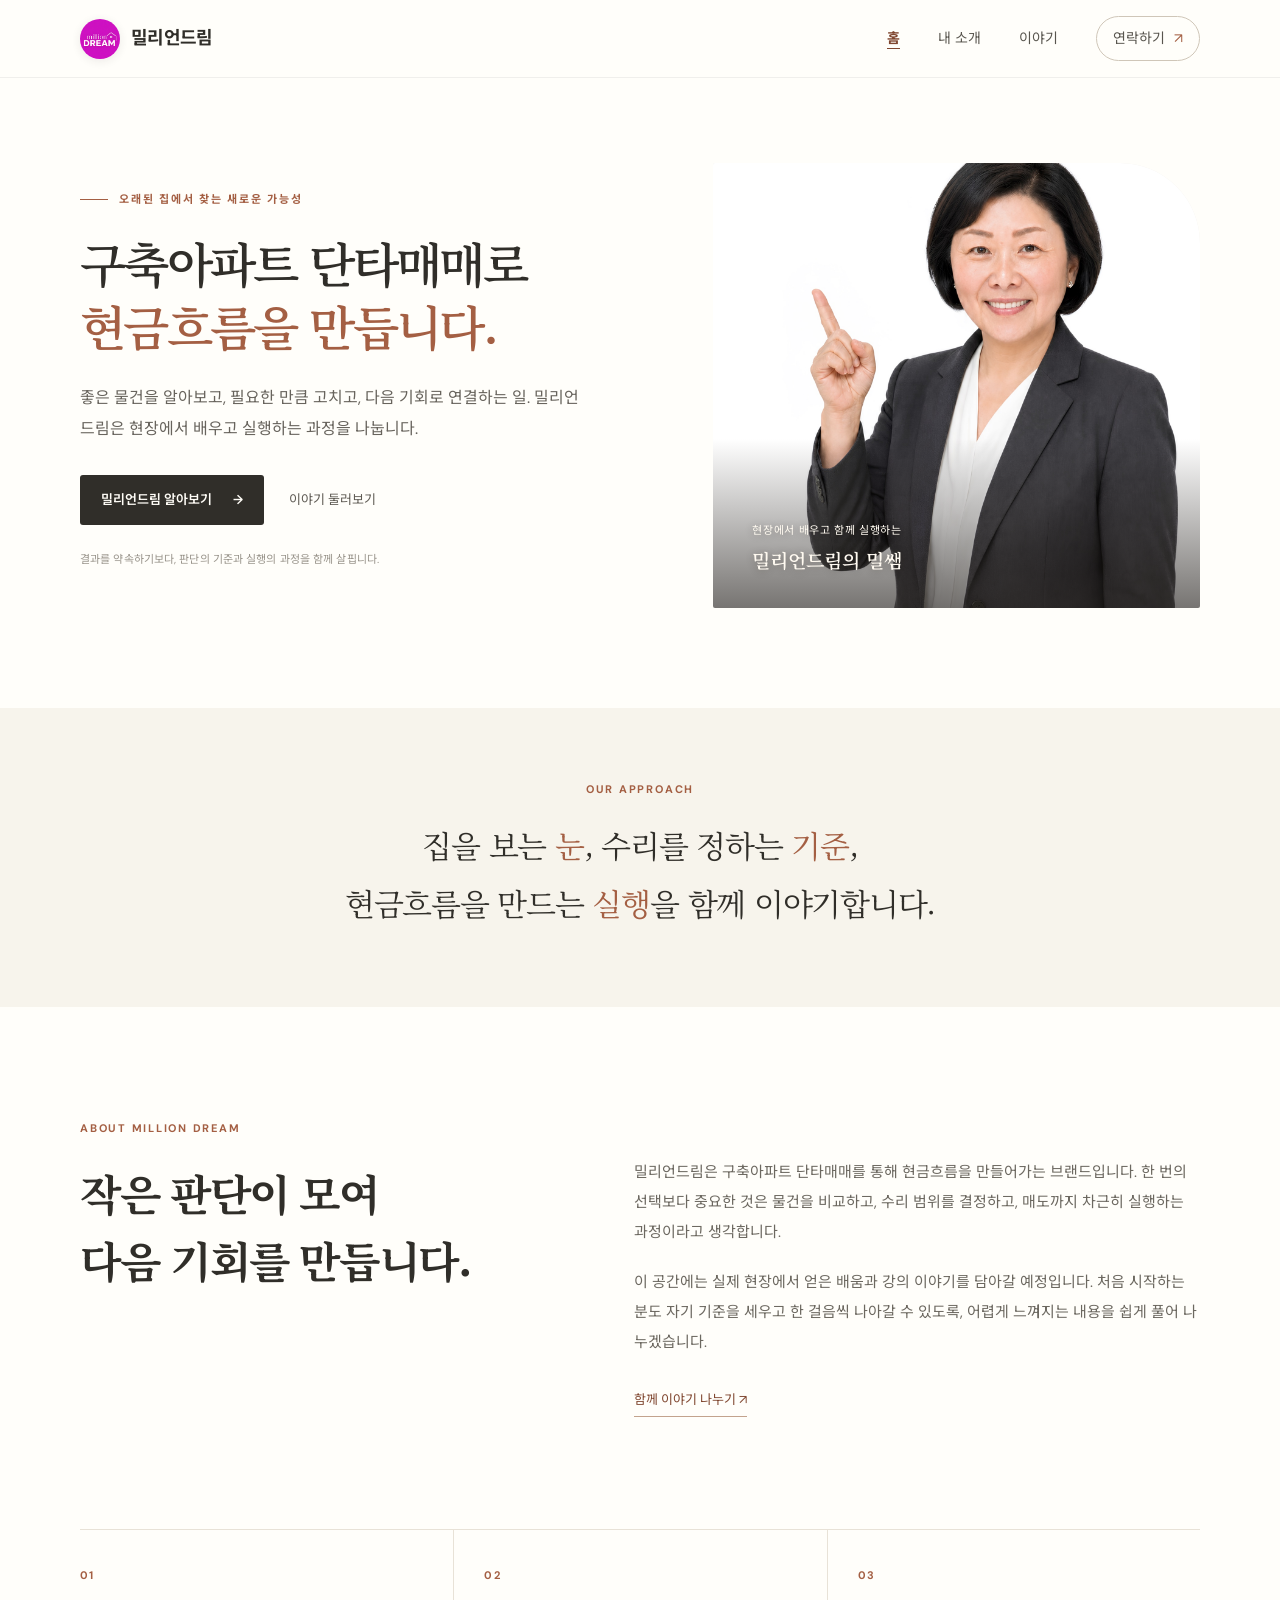
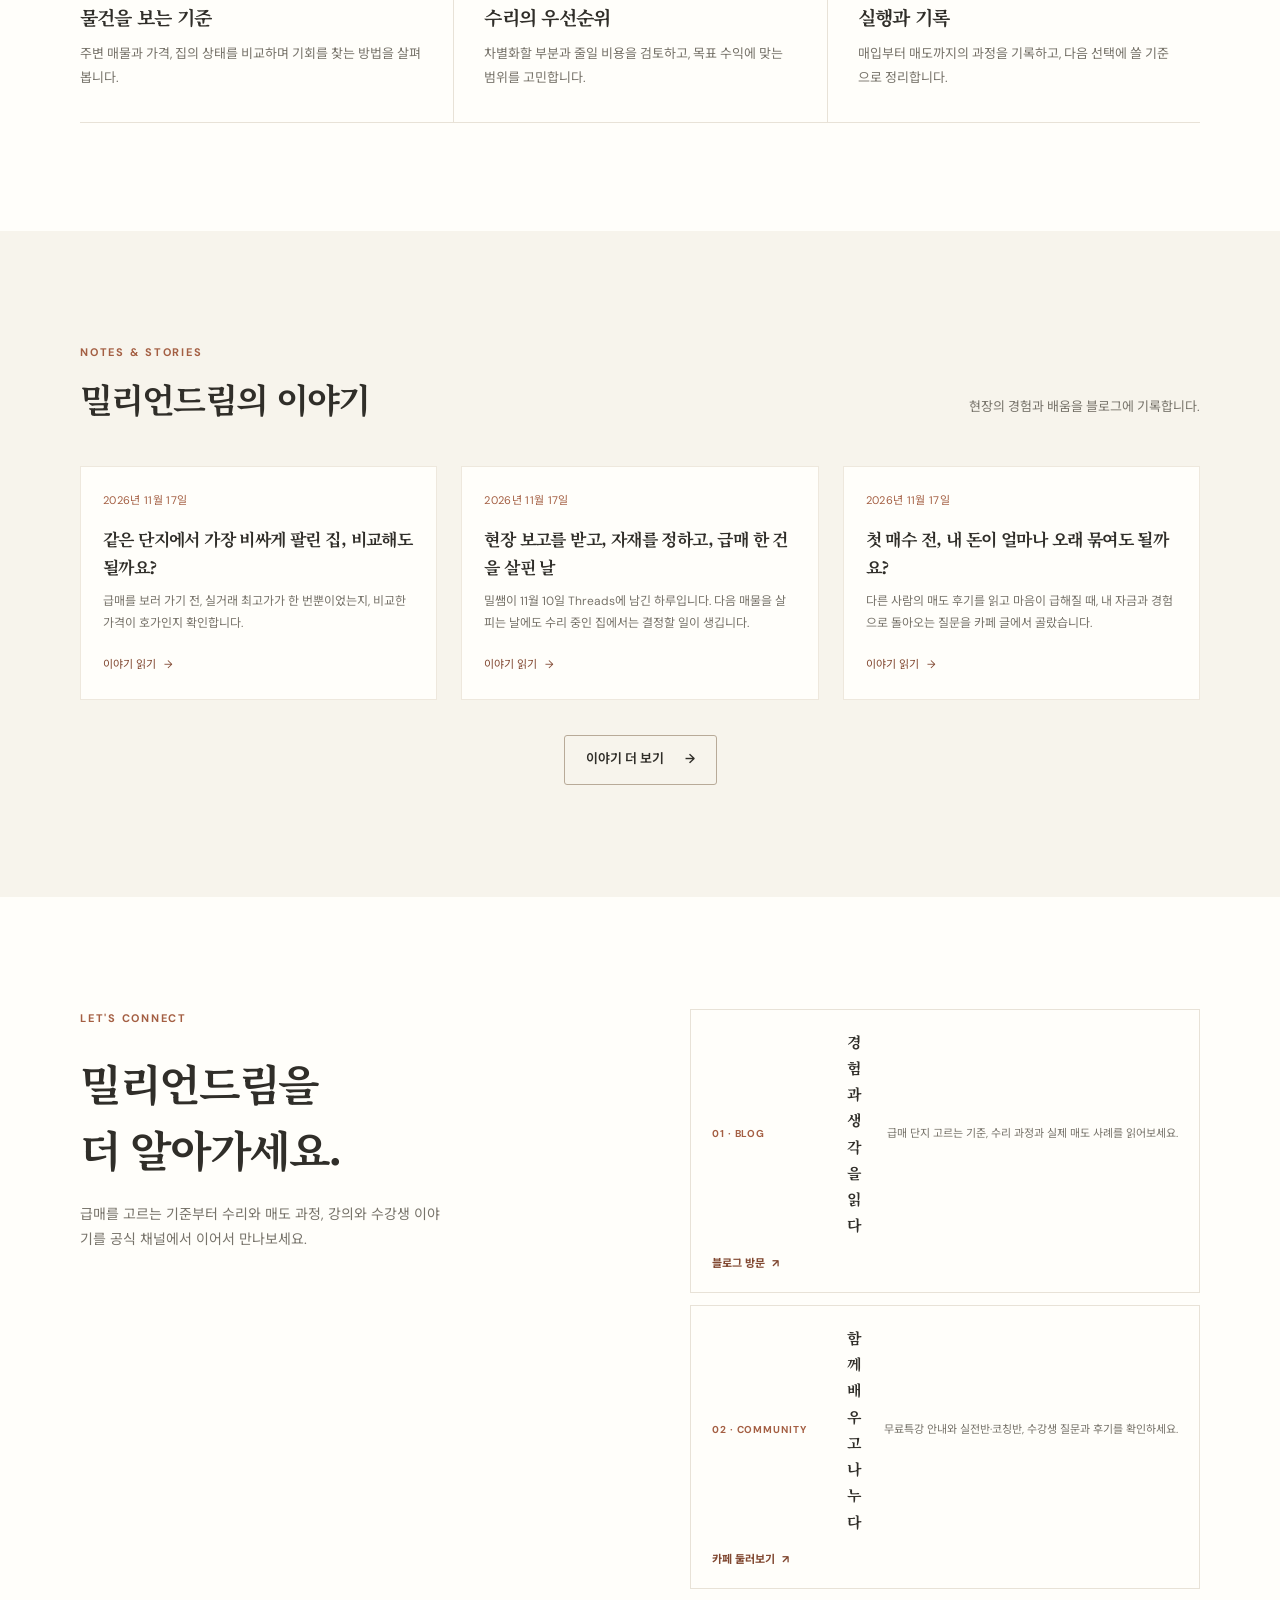
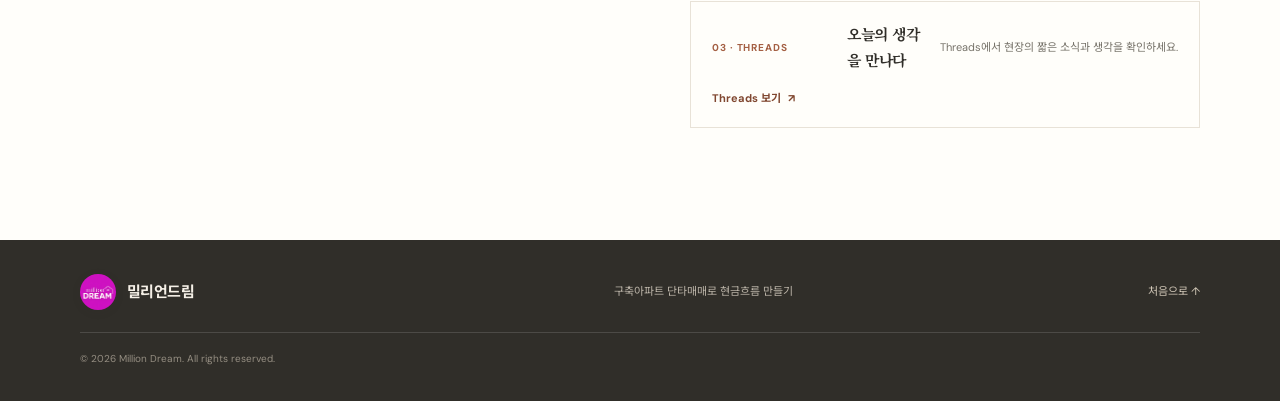
==== index.html @ 2773ece6 "Use brand and instructor nickname instead of personal name" ====
<!doctype html>
<html lang="ko">
<head>
  <meta charset="utf-8">
  <meta name="viewport" content="width=device-width, initial-scale=1">
  <meta name="theme-color" content="#f7f4ec">
  <meta name="description" content="밀리언드림은 구축아파트 단타매매로 현금흐름을 만드는 과정을 나눕니다.">
  <title>밀리언드림 | 구축아파트에서 현금흐름의 길을 찾다</title>
  <link rel="stylesheet" href="styles.css">
  <script src="script.js" defer></script>
</head>
<body>
  <a class="skip-link" href="#main">본문 바로가기</a>
  <header class="site-header">
    <a class="brand" href="#home" aria-label="밀리언드림 홈">
      <img class="brand-logo" src="assets/logo.jpg" alt="">
      <span>밀리언드림</span>
    </a>
    <button class="menu-toggle" type="button" aria-expanded="false" aria-controls="site-nav">
      <span class="menu-icon" aria-hidden="true"></span><span class="sr-only">메뉴 열기</span>
    </button>
    <nav class="site-nav" id="site-nav" aria-label="주요 메뉴">
      <a href="#home" aria-current="page">홈</a>
      <a href="about.html">내 소개</a>
      <a href="story/">이야기</a>
      <a class="nav-contact" href="#contact">연락하기 <span aria-hidden="true">↗</span></a>
    </nav>
  </header>

  <main id="main">
    <section class="hero section-wrap" id="home" aria-labelledby="hero-title">
      <div class="hero-copy">
        <p class="eyebrow"><span class="eyebrow-line"></span> 오래된 집에서 찾는 새로운 가능성</p>
        <h1 id="hero-title">구축아파트 단타매매로<br><em>현금흐름을 만듭니다.</em></h1>
        <p class="hero-lead">좋은 물건을 알아보고, 필요한 만큼 고치고, 다음 기회로 연결하는 일. 밀리언드림은 현장에서 배우고 실행하는 과정을 나눕니다.</p>
        <div class="hero-actions">
          <a class="button button-dark" href="about.html">밀리언드림 알아보기 <span aria-hidden="true">→</span></a>
          <a class="text-link" href="#stories">이야기 둘러보기</a>
        </div>
        <p class="hero-note">결과를 약속하기보다, 판단의 기준과 실행의 과정을 함께 살핍니다.</p>
      </div>
      <div class="hero-art hero-art-photo">
        <img src="assets/instructor.jpg" alt="밀리언드림 강사 밀쌤">
        <div class="photo-caption"><span>현장에서 배우고 함께 실행하는</span><strong>밀리언드림의 밀쌤</strong></div>
      </div>
    </section>

    <section class="intro-band" aria-label="브랜드 소개">
      <div class="section-wrap intro-inner">
        <p class="eyebrow">OUR APPROACH</p>
        <p class="intro-statement">집을 보는 <span>눈</span>, 수리를 정하는 <span>기준</span>,<br class="desktop-break"> 현금흐름을 만드는 <span>실행</span>을 함께 이야기합니다.</p>
      </div>
    </section>

    <section class="about section-wrap section-pad" id="about" aria-labelledby="about-title">
      <div class="section-heading">
        <p class="eyebrow">ABOUT MILLION DREAM</p>
        <h2 id="about-title">작은 판단이 모여<br>다음 기회를 만듭니다.</h2>
      </div>
      <div class="about-content">
        <p>밀리언드림은 구축아파트 단타매매를 통해 현금흐름을 만들어가는 브랜드입니다. 한 번의 선택보다 중요한 것은 물건을 비교하고, 수리 범위를 결정하고, 매도까지 차근히 실행하는 과정이라고 생각합니다.</p>
        <p>이 공간에는 실제 현장에서 얻은 배움과 강의 이야기를 담아갈 예정입니다. 처음 시작하는 분도 자기 기준을 세우고 한 걸음씩 나아갈 수 있도록, 어렵게 느껴지는 내용을 쉽게 풀어 나누겠습니다.</p>
        <a class="text-link underlined" href="#contact">함께 이야기 나누기 <span aria-hidden="true">↗</span></a>
      </div>
    </section>

    <section class="pillars section-wrap" aria-label="밀리언드림이 나누는 세 가지 이야기">
      <article class="pillar-card"><span class="pillar-number">01</span><h3>물건을 보는 기준</h3><p>주변 매물과 가격, 집의 상태를 비교하며 기회를 찾는 방법을 살펴봅니다.</p></article>
      <article class="pillar-card"><span class="pillar-number">02</span><h3>수리의 우선순위</h3><p>차별화할 부분과 줄일 비용을 검토하고, 목표 수익에 맞는 범위를 고민합니다.</p></article>
      <article class="pillar-card"><span class="pillar-number">03</span><h3>실행과 기록</h3><p>매입부터 매도까지의 과정을 기록하고, 다음 선택에 쓸 기준으로 정리합니다.</p></article>
    </section>

    <section class="stories section-pad" id="stories" aria-labelledby="stories-title">
      <div class="section-wrap">
        <div class="stories-heading">
          <div><p class="eyebrow">NOTES & STORIES</p><h2 id="stories-title">밀리언드림의 이야기</h2></div>
          <p>현장의 경험과 배움을 블로그에 기록합니다.</p>
        </div>
        <div class="story-grid" id="latest-stories" aria-live="polite"><p class="story-loading">최신 이야기를 불러오는 중입니다.</p></div>
        <div class="stories-more"><a class="button button-outline" href="story/">이야기 더 보기 <span aria-hidden="true">→</span></a></div>
      </div>
    </section>

    <section class="contact section-wrap section-pad" id="contact" aria-labelledby="contact-title">
      <div class="contact-intro"><p class="eyebrow">LET'S CONNECT</p><h2 id="contact-title">밀리언드림을<br>더 알아가세요.</h2><p>급매를 고르는 기준부터 수리와 매도 과정, 강의와 수강생 이야기를 공식 채널에서 이어서 만나보세요.</p></div>
      <div class="community-links">
        <a class="community-card" href="https://blog.naver.com/woril" target="_blank" rel="noopener noreferrer"><span class="community-number">01 · BLOG</span><strong>경험과 생각을 읽다</strong><span>급매 단지 고르는 기준, 수리 과정과 실제 매도 사례를 읽어보세요.</span><b>블로그 방문 <i aria-hidden="true">↗</i></b></a>
        <a class="community-card" href="https://cafe.naver.com/1milliondream" target="_blank" rel="noopener noreferrer"><span class="community-number">02 · COMMUNITY</span><strong>함께 배우고 나누다</strong><span>무료특강 안내와 실전반·코칭반, 수강생 질문과 후기를 확인하세요.</span><b>카페 둘러보기 <i aria-hidden="true">↗</i></b></a>
        <a class="community-card" href="https://www.threads.com/@milliondream_kr" target="_blank" rel="noopener noreferrer"><span class="community-number">03 · THREADS</span><strong>오늘의 생각을 만나다</strong><span>Threads에서 현장의 짧은 소식과 생각을 확인하세요.</span><b>Threads 보기 <i aria-hidden="true">↗</i></b></a>
      </div>
    </section>
  </main>

  <footer class="site-footer">
    <div class="section-wrap footer-inner"><a class="brand footer-brand" href="#home"><img class="brand-logo" src="assets/logo.jpg" alt=""><span>밀리언드림</span></a><p>구축아파트 단타매매로 현금흐름 만들기</p><a class="back-top" href="#home">처음으로 ↑</a><small>© <span id="year">2026</span> Million Dream. All rights reserved.</small></div>
  </footer>
</body>
</html>
---- styles.css ----
@import url('https://fonts.googleapis.com/css2?family=DM+Sans:wght@400;500;600;700&family=Noto+Sans+KR:wght@400;500;600;700&family=Noto+Serif+KR:wght@500;600;700&display=swap');

:root{--ink:#302e29;--muted:#77736a;--cream:#f7f4ec;--paper:#fffefa;--line:#e8e2d7;--rust:#a45f43;--rust-dark:#804730;--sage:#9ca68c;--serif:'Noto Serif KR',serif;--sans:'DM Sans','Noto Sans KR',sans-serif;--wrap:1120px}
*{box-sizing:border-box}
html{scroll-behavior:smooth;scroll-padding-top:90px}
body{margin:0;background:var(--paper);color:var(--ink);font-family:var(--sans);font-size:16px;line-height:1.75;-webkit-font-smoothing:antialiased}
a{color:inherit;text-decoration:none}
button,input,textarea{font:inherit}
.section-wrap{width:min(var(--wrap),calc(100% - 64px));margin-inline:auto}
.section-pad{padding-block:112px}
.skip-link{position:absolute;left:16px;top:-60px;z-index:99;background:var(--ink);color:white;padding:10px 16px;border-radius:4px}.skip-link:focus{top:12px}
.sr-only{position:absolute;width:1px;height:1px;padding:0;margin:-1px;overflow:hidden;clip:rect(0,0,0,0);white-space:nowrap;border:0}
.site-header{height:78px;padding-inline:max(32px,calc((100vw - var(--wrap))/2));display:flex;align-items:center;justify-content:space-between;background:rgba(255,254,250,.93);border-bottom:1px solid rgba(48,46,41,.07);position:sticky;top:0;z-index:20;backdrop-filter:blur(12px)}
.brand{display:inline-flex;align-items:center;gap:11px;font-weight:700;letter-spacing:-.04em;font-size:18px}.brand-mark{display:grid;place-items:center;width:31px;height:31px;background:var(--rust);color:#fff8ee;border-radius:50%;font-family:var(--serif);font-size:15px;font-weight:600}
.site-nav{display:flex;align-items:center;gap:38px;font-size:14px;color:#58554e}.site-nav a{transition:color .2s}.site-nav a:hover,.text-link:hover{color:var(--rust)}.nav-contact{border:1px solid #cfc6b8;padding:9px 16px;border-radius:30px}.nav-contact span{padding-left:5px;color:var(--rust)}
.menu-toggle{display:none;border:0;background:none;padding:10px;color:var(--ink)}
.hero{display:grid;grid-template-columns:1.08fr .92fr;gap:62px;align-items:center;padding-block:78px 94px;min-height:630px}.eyebrow{font-size:11px;letter-spacing:.16em;font-weight:700;color:var(--rust);text-transform:uppercase;margin:0 0 22px;display:flex;align-items:center;gap:11px}.eyebrow-line{display:inline-block;width:28px;height:1px;background:var(--rust)}h1,h2,h3,p{margin-top:0}h1,h2{font-family:var(--serif);letter-spacing:-.055em}h1{font-size:clamp(38px,5vw,62px);line-height:1.32;margin:0 0 24px;font-weight:600}h1 em{font-style:normal;color:var(--rust)}.hero-lead{font-size:16px;line-height:1.95;color:#68645d;max-width:510px;margin-bottom:31px}.hero-actions{display:flex;align-items:center;gap:25px}.button{display:inline-flex;align-items:center;justify-content:center;gap:21px;min-height:50px;padding:0 21px;border-radius:3px;font-size:13px;font-weight:600;transition:transform .2s,background .2s}.button:hover{transform:translateY(-2px)}.button-dark{background:var(--ink);color:#fffdf7}.button-dark:hover{background:var(--rust-dark)}.text-link{font-size:13px;color:#5f5b54;transition:color .2s}.hero-note{font-size:11px;color:#99948b;margin-top:25px;letter-spacing:.01em}
.hero-art{height:445px;position:relative;overflow:hidden;background:#e9e5d7;border-radius:2px 80px 2px 2px}.hero-art:before{content:"";position:absolute;inset:0;background:linear-gradient(135deg,rgba(255,250,232,.8),transparent 48%),linear-gradient(0deg,rgba(105,91,68,.14),transparent 53%)}.sun{position:absolute;width:92px;height:92px;border-radius:50%;background:#e9b768;right:16%;top:14%;box-shadow:0 0 75px 32px rgba(233,183,104,.24)}.window-frame{position:absolute;width:52%;height:64%;right:8%;top:13%;border:11px solid #c6b89e;display:grid;grid-template-columns:1fr 1fr;grid-template-rows:1fr 1fr;gap:8px;background:#c6b89e;box-shadow:18px 16px 35px rgba(83,68,48,.12)}.window-pane{background:linear-gradient(145deg,#c5b98f,#eacb8d 52%,#aabb9a);position:relative}.window-pane:nth-child(2){background:linear-gradient(130deg,#d7bd84,#f0d9a8 65%,#b2b99b)}.window-pane:nth-child(3){background:linear-gradient(155deg,#adb89d,#ded4ad 65%,#d6a875)}.window-pane:after{content:"";position:absolute;left:0;right:0;bottom:0;height:32%;background:linear-gradient(160deg,transparent 0 25%,rgba(98,119,88,.52) 26% 43%,transparent 44%),linear-gradient(10deg,rgba(107,127,97,.42),transparent 58%)}.art-label{position:absolute;z-index:2;left:9%;top:10%;display:flex;flex-direction:column;color:#625844;font-size:11px;line-height:1.6;letter-spacing:.04em}.art-label strong{font-family:var(--serif);font-size:18px;color:#453e32;font-weight:600}.art-caption{position:absolute;z-index:3;left:9%;bottom:8%;font-size:11px;letter-spacing:.06em;color:#5b5448;border-left:1px solid var(--rust);padding-left:10px}.plant{position:absolute;z-index:2;bottom:11%;left:8%;width:60px;height:92px}.plant b{position:absolute;bottom:0;left:17px;width:31px;height:34px;border-radius:3px 3px 12px 12px;background:#b77c58;box-shadow:inset 0 5px rgba(255,255,255,.17)}.plant i{position:absolute;bottom:29px;left:28px;width:17px;height:47px;border-radius:100% 0 100% 0;background:#77846d;transform:rotate(-35deg);transform-origin:bottom}.plant i:nth-child(2){left:15px;height:53px;transform:rotate(-62deg)}.plant i:nth-child(3){left:35px;height:53px;transform:rotate(8deg)}.plant-two{left:auto;right:3%;transform:scale(.7);bottom:8%;opacity:.7}
.intro-band{background:var(--cream);padding:72px 0 76px;text-align:center}.intro-inner .eyebrow{justify-content:center;margin-bottom:17px}.intro-statement{font-family:var(--serif);font-size:clamp(21px,3vw,31px);line-height:1.85;letter-spacing:-.04em;margin:0}.intro-statement span{color:var(--rust)}
.about{display:grid;grid-template-columns:.9fr 1.1fr;gap:90px;align-items:start}.section-heading h2,.stories-heading h2,.contact h2{font-size:clamp(30px,3.5vw,43px);line-height:1.55;margin:0}.about-content{padding-top:38px;color:#6c6860;font-size:15px;line-height:2}.about-content p{margin-bottom:20px}.underlined{display:inline-block;margin-top:10px;border-bottom:1px solid #c3a38d;padding-bottom:3px;color:var(--rust-dark)}
.pillars{display:grid;grid-template-columns:repeat(3,1fr);border-top:1px solid var(--line);border-bottom:1px solid var(--line);margin-bottom:108px}.pillar-card{padding:30px 30px 33px 0}.pillar-card+.pillar-card{border-left:1px solid var(--line);padding-left:30px}.pillar-number{font-size:11px;letter-spacing:.12em;color:var(--rust);font-weight:700}.pillar-card h3{font-family:var(--serif);font-size:19px;letter-spacing:-.04em;margin:12px 0 9px}.pillar-card p{font-size:13px;color:var(--muted);line-height:1.8;margin:0}
.stories{background:var(--cream)}.stories-heading{display:flex;justify-content:space-between;align-items:end;margin-bottom:40px}.stories-heading .eyebrow{margin-bottom:11px}.stories-heading h2{font-size:34px}.stories-heading>p{font-size:13px;color:var(--muted);margin-bottom:7px}.story-grid{display:grid;grid-template-columns:repeat(3,1fr);gap:24px}.story-card{background:var(--paper);padding:12px 12px 22px;border:1px solid #eee8dd}.story-image{height:195px;position:relative;overflow:hidden;background:#e4dbc9}.story-image span{position:absolute;left:16px;top:14px;z-index:2;color:#716753;font-size:10px;letter-spacing:.11em;text-transform:uppercase}.story-image:before,.story-image:after,.story-image i{content:"";position:absolute;display:block}.story-image-one:before{width:62%;height:75%;right:8%;top:16%;border:8px solid #c3b195;background:linear-gradient(145deg,#e5c989,#f4ddab 65%,#9da88e);box-shadow:10px 12px 20px #a2988430}.story-image-one:after{width:18px;height:90%;background:#b0a083;left:23%;bottom:-18%;transform:rotate(14deg)}.story-image-two{background:#e8e3d6}.story-image-two:before{width:70%;height:56%;left:15%;bottom:0;background:#c9b79a;clip-path:polygon(6% 100%,0 12%,34% 12%,34% 0,100% 0,93% 100%)}.story-image-two:after{width:16%;height:42%;left:56%;top:18%;background:#d2bea0;border:5px solid #b49f81}.story-image-three{background:#e4e7dc}.story-image-three:before{width:48%;height:78%;left:25%;bottom:-11%;border-radius:50% 50% 3px 3px;background:#9da58c}.story-image-three:after{width:25%;height:25%;left:36%;top:23%;border-radius:50%;background:#d2ac88;box-shadow:0 0 0 9px #f3e9d8}.story-meta{display:flex;gap:12px;margin:19px 4px 8px;font-size:10px;color:var(--rust);letter-spacing:.03em}.story-meta span+span{color:#9d988e}.story-card h3{font-family:var(--serif);font-size:17px;line-height:1.65;letter-spacing:-.035em;margin:0 4px 8px}.story-card p{font-size:12px;color:var(--muted);line-height:1.8;margin:0 4px 18px;min-height:44px}.story-link{font-size:11px;color:#89847b;margin-inline:4px}.story-link span{color:var(--rust);padding-left:5px}
.contact{display:grid;grid-template-columns:1fr 1fr;gap:100px}.contact-intro>p:not(.eyebrow){font-size:14px;color:var(--muted);margin-top:19px;max-width:360px}.contact-placeholder{display:inline-flex;align-items:center;gap:9px;margin-top:26px;font-size:11px;color:#938d82;background:var(--cream);padding:9px 12px;border-radius:2px}.contact-dot{width:6px;height:6px;border-radius:50%;background:#b37b58}.contact-form{display:grid;grid-template-columns:1fr;align-content:start}.contact-form label{font-size:12px;font-weight:600;margin:0 0 7px}.contact-form label span{font-size:10px;color:#aaa39a;font-weight:400;margin-left:5px}.contact-form input,.contact-form textarea{width:100%;border:0;border-bottom:1px solid var(--line);border-radius:0;background:transparent;padding:10px 0 12px;margin-bottom:21px;color:var(--ink);outline:none;font-size:13px}.contact-form textarea{resize:vertical;min-height:104px}.contact-form input:focus,.contact-form textarea:focus{border-color:var(--rust)}.contact-form input::placeholder,.contact-form textarea::placeholder{color:#aaa49b}.submit-button{justify-self:start;border:0;cursor:pointer}.form-note{font-size:10px;color:#a29c92;margin:12px 0 0}.form-note.is-active{color:var(--rust-dark)}
.site-footer{background:var(--ink);color:#f5f0e7;padding:34px 0}.footer-inner{display:grid;grid-template-columns:1fr 1fr auto;align-items:center;gap:12px}.footer-brand{font-size:15px}.footer-brand .brand-mark{background:#ae7658}.footer-inner>p{font-size:11px;color:#bcb5a9;margin:0}.back-top{justify-self:end;font-size:11px;color:#d3c9b9}.footer-inner small{grid-column:1/-1;border-top:1px solid #ffffff22;padding-top:17px;margin-top:10px;font-size:10px;color:#958e82}
@media(max-width:850px){.hero{gap:32px;min-height:560px}.hero-art{height:385px}.about{gap:45px}.contact{gap:54px}.section-pad{padding-block:84px}.pillars{margin-bottom:84px}}
@media(max-width:680px){html{scroll-padding-top:72px}.section-wrap{width:min(100% - 40px,var(--wrap))}.section-pad{padding-block:72px}.site-header{height:68px;padding-inline:20px}.brand{font-size:16px}.brand-mark{width:28px;height:28px}.menu-toggle{display:block;cursor:pointer}.menu-icon,.menu-icon:before,.menu-icon:after{display:block;width:22px;height:1.5px;background:var(--ink);position:relative;transition:transform .2s}.menu-icon:before,.menu-icon:after{content:"";position:absolute;left:0}.menu-icon:before{top:-7px}.menu-icon:after{top:7px}.menu-toggle[aria-expanded="true"] .menu-icon{background:transparent}.menu-toggle[aria-expanded="true"] .menu-icon:before{top:0;transform:rotate(45deg)}.menu-toggle[aria-expanded="true"] .menu-icon:after{top:0;transform:rotate(-45deg)}.site-nav{display:none;position:absolute;top:67px;left:0;right:0;padding:16px 20px 22px;background:var(--paper);border-bottom:1px solid var(--line);flex-direction:column;align-items:stretch;gap:5px}.site-nav.is-open{display:flex}.site-nav a{padding:10px 2px}.site-nav .nav-contact{align-self:flex-start;margin-top:5px;padding:7px 14px}.hero{grid-template-columns:1fr;gap:34px;padding-block:59px 65px}.hero h1{font-size:clamp(36px,10vw,49px)}.hero-lead{font-size:14px}.hero-art{height:min(79vw,365px);min-height:275px}.art-label strong{font-size:15px}.art-caption{font-size:9px}.intro-band{padding:54px 0}.intro-statement{font-size:20px}.desktop-break{display:none}.about{grid-template-columns:1fr;gap:4px}.about-content{padding-top:10px;font-size:14px}.section-heading h2,.contact h2{font-size:31px}.pillars{grid-template-columns:1fr;margin-bottom:70px}.pillar-card{padding:22px 0}.pillar-card+.pillar-card{border-left:0;border-top:1px solid var(--line);padding-left:0}.stories-heading{display:block}.stories-heading h2{font-size:29px}.stories-heading>p{margin-top:10px}.story-grid{grid-template-columns:1fr;gap:17px}.story-card{padding:10px 10px 19px}.story-image{height:210px}.story-card h3{font-size:16px}.story-card p{min-height:0}.contact{grid-template-columns:1fr;gap:30px}.contact-intro>p:not(.eyebrow){font-size:13px}.footer-inner{grid-template-columns:1fr auto}.footer-inner>p{grid-column:1/-1;grid-row:2}.back-top{grid-column:2;grid-row:1}.footer-inner small{grid-row:3}}
@media(prefers-reduced-motion:reduce){html{scroll-behavior:auto}*,*:before,*:after{transition:none!important;animation:none!important}}

/* Brand photography, story feed and community links */
.site-nav a[aria-current="page"] {
  color: var(--rust-dark);
  font-weight: 700;
  text-decoration: underline;
  text-underline-offset: .36em;
}
.brand-logo{display:block;width:40px;height:40px;object-fit:cover;border-radius:50%;box-shadow:0 2px 10px #302e2918}
.hero h1{font-size:clamp(42px,3.75vw,54px)}
.hero-art-photo{background:#f4f1eb}
.hero-art-photo:before{z-index:1;background:linear-gradient(0deg,rgba(35,31,27,.62),transparent 38%);pointer-events:none}
.hero-art-photo>img{width:100%;height:100%;object-fit:cover;object-position:60% 30%;display:block}
.photo-caption{position:absolute;z-index:2;left:8%;right:7%;bottom:7%;display:flex;flex-direction:column;gap:3px;color:#fffaf1;text-shadow:0 1px 8px #21180f55}
.photo-caption span{font-size:11px;letter-spacing:.06em}.photo-caption strong{font-family:var(--serif);font-size:19px;font-weight:600}
.stories-more{display:flex;justify-content:center;margin-top:35px}
.button-outline{border:1px solid #b8aa98;color:var(--ink);background:transparent}
.button-outline:hover{border-color:var(--rust);color:var(--rust-dark);background:#fffefa}
.latest-story-card{padding:0;transition:transform .2s,border-color .2s}
.latest-story-card:hover{transform:translateY(-4px);border-color:#d2bba8}
.latest-story-link{height:100%;min-height:230px;padding:24px 22px;display:flex;flex-direction:column;align-items:flex-start}
.latest-story-link time{font-size:11px;color:var(--rust);letter-spacing:.03em}
.latest-story-link h3{font-family:var(--serif);font-size:17px;line-height:1.65;letter-spacing:-.035em;margin:15px 0 10px}
.latest-story-link p{font-size:12px;color:var(--muted);line-height:1.8;margin:0 0 20px}
.latest-story-more{margin-top:auto;font-size:11px;color:var(--rust-dark)}
.latest-story-more span{padding-left:5px}
.story-loading,.story-load-error{grid-column:1/-1;padding:35px;text-align:center;font-size:13px;color:var(--muted)}
.community-links{display:grid;grid-template-columns:1fr;gap:12px}
.community-card{display:grid;grid-template-columns:120px 1fr auto;align-items:center;gap:15px;padding:19px 21px;border:1px solid var(--line);transition:background .2s,border-color .2s,transform .2s}
.community-card:hover{background:var(--cream);border-color:#d7c7b7;transform:translateX(3px)}
.community-number{font-size:10px;letter-spacing:.09em;color:var(--rust);font-weight:700}
.community-card strong{font-family:var(--serif);font-size:15px;letter-spacing:-.03em}
.community-card>span:nth-of-type(2){font-size:11px;color:var(--muted)}
.community-card b{font-size:11px;color:var(--rust-dark);white-space:nowrap}
.community-card b i{font-style:normal;margin-left:4px}
.footer-brand .brand-logo{width:36px;height:36px}
.portrait-slot{margin:0;height:400px;background:#f5f2ec;border-radius:2px 72px 2px 2px}
.portrait-photo{width:100%;height:100%;display:block;object-fit:cover;object-position:60% 26%}
.portrait-label{left:14px;bottom:14px;padding:7px 10px;background:#fffefaeb;border-radius:2px;color:#5c554a;font-size:10px}
.class-photo{margin:45px 0 35px}
.class-photo img{width:100%;height:auto;display:block;border-radius:2px 34px 2px 2px}
.class-photo figcaption{margin-top:10px;text-align:right;color:var(--muted);font-size:11px}
@media(max-width:850px){.community-card{grid-template-columns:105px 1fr auto;gap:10px}.community-card>span:nth-of-type(2){grid-column:2/-1;grid-row:2}.community-card b{grid-column:3;grid-row:1}}
@media(max-width:680px){.brand-logo{width:34px;height:34px}.footer-brand .brand-logo{width:31px;height:31px}.hero h1{font-size:clamp(30px,8.5vw,43px)}.hero-art-photo>img{object-position:59% 27%}.photo-caption{left:7%;bottom:7%}.photo-caption span{font-size:10px}.photo-caption strong{font-size:17px}.latest-story-link{min-height:0;padding:20px 17px}.latest-story-link h3{font-size:16px;margin:10px 0 7px}.latest-story-link p{margin-bottom:13px}.stories-more{margin-top:25px}.community-card{grid-template-columns:1fr auto;gap:7px 12px;padding:16px}.community-number{grid-column:1}.community-card strong{grid-column:1;grid-row:2}.community-card>span:nth-of-type(2){grid-column:1/-1;grid-row:3}.community-card b{grid-column:2;grid-row:1}.portrait-slot{height:min(90vw,390px);min-height:280px}.class-photo{margin:34px 0 28px}}

/* About page */
.about-page{background:var(--paper)}
.about-hero{display:grid;grid-template-columns:1.08fr .72fr;gap:90px;align-items:center;padding-block:83px 76px}
.about-hero h1{font-size:clamp(37px,4.5vw,56px)}
.about-hero h1 em{font-style:normal;color:var(--rust)}
.about-hero-lead{max-width:470px;font-size:15px;line-height:1.95;color:var(--muted)}
.portrait-slot{height:350px;background:#e9e3d7;position:relative;overflow:hidden;border-radius:2px 72px 2px 2px}
.portrait-slot:before{content:"";position:absolute;inset:0;background:linear-gradient(135deg,#f2e7d0,transparent 55%),linear-gradient(0deg,rgba(70,62,50,.12),transparent 70%)}
.portrait-sun{position:absolute;width:105px;height:105px;border-radius:50%;background:#dfbd8b;right:14%;top:12%;opacity:.8}
.portrait-shape{position:absolute;width:58%;height:83%;left:21%;bottom:-13%;border-radius:48% 48% 0 0;background:#a8a18e}
.portrait-shape i{position:absolute;width:34%;aspect-ratio:1;left:33%;top:3%;border-radius:50%;background:#d2ad88}
.portrait-shape b{position:absolute;width:82%;height:44%;left:9%;top:27%;border-radius:50% 50% 0 0;background:#675e52}
.portrait-label{position:absolute;z-index:2;left:18px;bottom:17px;padding:7px 10px;background:#fffefadb;color:#736c60;font-size:10px;letter-spacing:.04em}
.story-body{max-width:760px;padding-block:26px 95px;font-size:16px;line-height:2.12;color:#514e48}
.story-body p{margin:0 0 26px}
.story-body .story-opening{font-family:var(--serif);font-size:20px;line-height:2;color:#3d3933}
.about-quote{position:relative;margin:55px 0;padding:37px 44px 35px 51px;background:var(--cream);border-left:2px solid var(--rust)}
.quote-mark{position:absolute;left:18px;top:17px;color:#b77c58;font-family:var(--serif);font-size:38px;line-height:1}
.about-quote p{margin:0;color:#514b41;font-family:var(--serif);font-size:18px;line-height:1.95}
.timeline-section{background:var(--cream);padding-block:86px 98px}
.timeline-wrap{display:grid;grid-template-columns:.75fr 1.25fr;gap:90px}
.timeline-heading .eyebrow{margin-bottom:14px}
.timeline-heading h2{font-size:32px;line-height:1.55}
.timeline{list-style:none;padding:0;margin:0;border-left:1px solid #d2c6b6}
.timeline li{position:relative;display:grid;grid-template-columns:83px 1fr;gap:20px;padding:0 0 31px 26px}
.timeline li:last-child{padding-bottom:0}
.timeline li:before{content:"";position:absolute;width:7px;height:7px;border-radius:50%;background:var(--rust);left:-4px;top:8px}
.timeline-year{font-size:11px;font-weight:700;color:var(--rust);letter-spacing:.03em;padding-top:1px}
.timeline h3{font-family:var(--serif);font-size:16px;margin:0 0 5px;letter-spacing:-.03em}
.timeline p{font-size:12px;color:var(--muted);line-height:1.8;margin:0}
.promise-section{text-align:center;padding-block:100px 112px}
.promise-section .eyebrow{justify-content:center;margin-bottom:14px}
.promise-section h2{font-size:clamp(25px,3.5vw,38px);line-height:1.65;margin:0 auto 15px}
.promise-section>p:not(.eyebrow){max-width:620px;margin:0 auto 28px;color:var(--muted);font-size:13px;line-height:1.9}
.promise-section .button{margin-inline:auto}
@media(max-width:850px){.about-hero{gap:40px}.timeline-wrap{gap:45px}}
@media(max-width:680px){.about-hero{grid-template-columns:1fr;gap:28px;padding-block:56px 55px}.about-hero h1{font-size:clamp(35px,9.5vw,46px)}.portrait-slot{height:min(82vw,350px);min-height:270px}.story-body{padding-block:10px 70px;font-size:14px;line-height:2}.story-body .story-opening{font-size:17px}.about-quote{margin:40px 0;padding:32px 24px 29px 36px}.quote-mark{left:13px;top:13px;font-size:31px}.about-quote p{font-size:16px}.timeline-section{padding-block:67px 75px}.timeline-wrap{grid-template-columns:1fr;gap:29px}.timeline-heading h2{font-size:29px}.timeline li{grid-template-columns:65px 1fr;gap:12px;padding-left:20px;padding-bottom:26px}.timeline h3{font-size:14px}.timeline p{font-size:11px}.promise-section{padding-block:72px 80px}.promise-section h2{font-size:26px}.promise-section>p:not(.eyebrow){font-size:12px}}
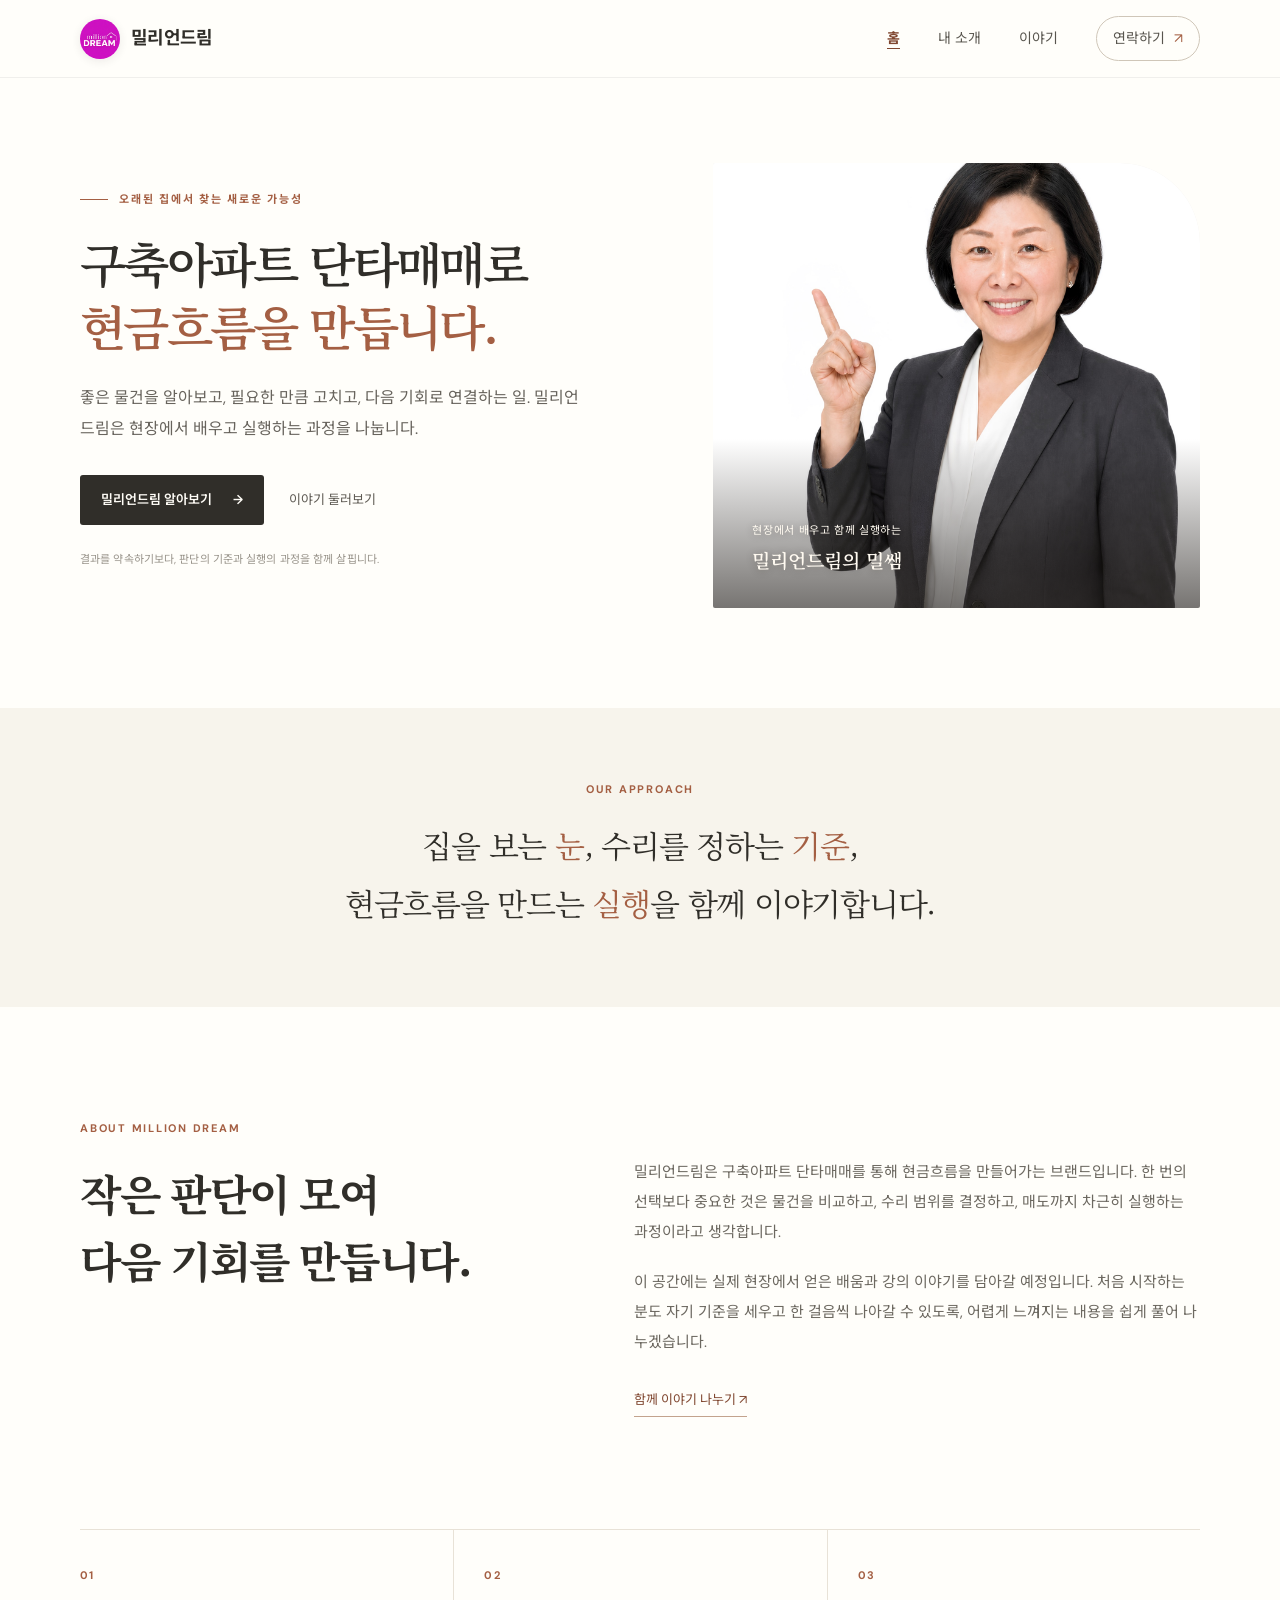
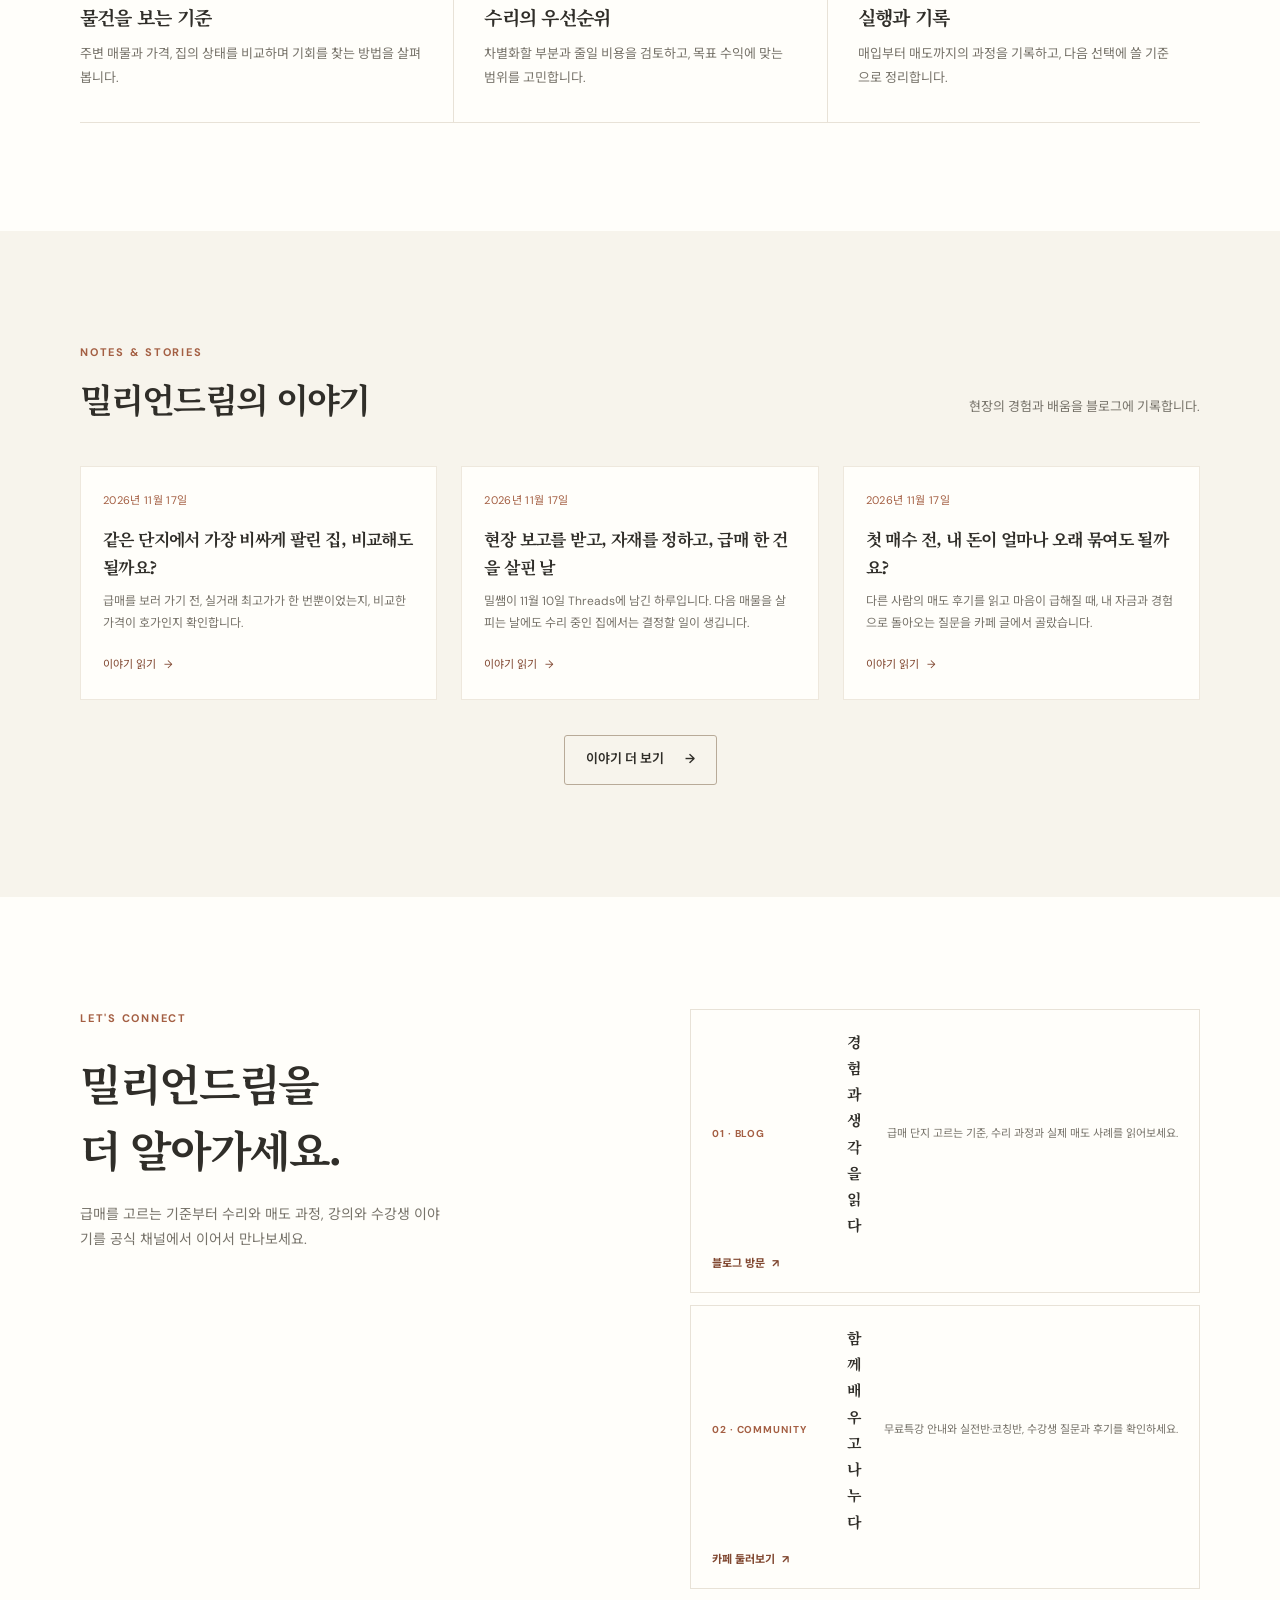
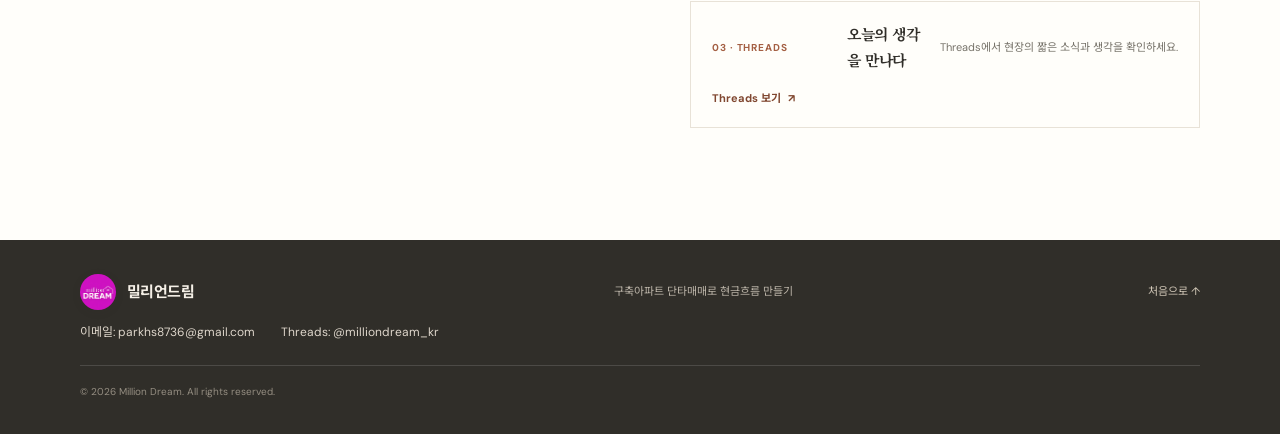
==== commit bbcf938f: "Add contact page and shared footer links" ====
--- a/index.html
+++ b/index.html
@@ -23,7 +23,7 @@
       <a href="#home" aria-current="page">홈</a>
       <a href="about.html">내 소개</a>
       <a href="story/">이야기</a>
-      <a class="nav-contact" href="#contact">연락하기 <span aria-hidden="true">↗</span></a>
+      <a class="nav-contact" href="contact.html">연락하기 <span aria-hidden="true">↗</span></a>
     </nav>
   </header>
 
@@ -60,7 +60,7 @@
       <div class="about-content">
         <p>밀리언드림은 구축아파트 단타매매를 통해 현금흐름을 만들어가는 브랜드입니다. 한 번의 선택보다 중요한 것은 물건을 비교하고, 수리 범위를 결정하고, 매도까지 차근히 실행하는 과정이라고 생각합니다.</p>
         <p>이 공간에는 실제 현장에서 얻은 배움과 강의 이야기를 담아갈 예정입니다. 처음 시작하는 분도 자기 기준을 세우고 한 걸음씩 나아갈 수 있도록, 어렵게 느껴지는 내용을 쉽게 풀어 나누겠습니다.</p>
-        <a class="text-link underlined" href="#contact">함께 이야기 나누기 <span aria-hidden="true">↗</span></a>
+        <a class="text-link underlined" href="contact.html">함께 이야기 나누기 <span aria-hidden="true">↗</span></a>
       </div>
     </section>
 
@@ -92,7 +92,7 @@
   </main>
 
   <footer class="site-footer">
-    <div class="section-wrap footer-inner"><a class="brand footer-brand" href="#home"><img class="brand-logo" src="assets/logo.jpg" alt=""><span>밀리언드림</span></a><p>구축아파트 단타매매로 현금흐름 만들기</p><a class="back-top" href="#home">처음으로 ↑</a><small>© <span id="year">2026</span> Million Dream. All rights reserved.</small></div>
+    <div class="section-wrap footer-inner"><a class="brand footer-brand" href="#home"><img class="brand-logo" src="assets/logo.jpg" alt=""><span>밀리언드림</span></a><p>구축아파트 단타매매로 현금흐름 만들기</p><a class="back-top" href="#home">처음으로 ↑</a><div class="footer-links"><a href="mailto:parkhs8736@gmail.com" target="_blank" rel="noopener noreferrer">이메일: parkhs8736@gmail.com</a><a href="https://www.threads.com/@milliondream_kr?invite=0" target="_blank" rel="noopener noreferrer">Threads: @milliondream_kr</a></div><small>© <span id="year">2026</span> Million Dream. All rights reserved.</small></div>
   </footer>
 </body>
 </html>
--- a/styles.css
+++ b/styles.css
@@ -107,3 +107,19 @@
 .promise-section .button{margin-inline:auto}
 @media(max-width:850px){.about-hero{gap:40px}.timeline-wrap{gap:45px}}
 @media(max-width:680px){.about-hero{grid-template-columns:1fr;gap:28px;padding-block:56px 55px}.about-hero h1{font-size:clamp(35px,9.5vw,46px)}.portrait-slot{height:min(82vw,350px);min-height:270px}.story-body{padding-block:10px 70px;font-size:14px;line-height:2}.story-body .story-opening{font-size:17px}.about-quote{margin:40px 0;padding:32px 24px 29px 36px}.quote-mark{left:13px;top:13px;font-size:31px}.about-quote p{font-size:16px}.timeline-section{padding-block:67px 75px}.timeline-wrap{grid-template-columns:1fr;gap:29px}.timeline-heading h2{font-size:29px}.timeline li{grid-template-columns:65px 1fr;gap:12px;padding-left:20px;padding-bottom:26px}.timeline h3{font-size:14px}.timeline p{font-size:11px}.promise-section{padding-block:72px 80px}.promise-section h2{font-size:26px}.promise-section>p:not(.eyebrow){font-size:12px}}
+
+/* Contact page and shared footer channels */
+.contact-page-main{max-width:820px;padding-block:100px 120px}
+.contact-page-main h1{margin-bottom:17px}
+.contact-page-lead{max-width:640px;color:var(--muted);font-size:16px;line-height:1.9}
+.contact-options{display:grid;gap:15px;margin-top:42px}
+.contact-option{display:flex;flex-direction:column;justify-content:center;gap:5px;min-height:147px;padding:25px 30px;background:var(--paper);border:1px solid #ded7cb;transition:transform .2s,border-color .2s,background .2s}
+.contact-option:hover{transform:translateY(-3px);border-color:var(--rust);background:var(--cream)}
+.contact-option:focus-visible,.footer-links a:focus-visible{outline:2px solid var(--rust);outline-offset:4px}
+.contact-option-label{font-size:11px;font-weight:700;letter-spacing:.09em;color:var(--rust)}
+.contact-option strong{font-family:var(--serif);font-size:clamp(18px,2.5vw,24px);font-weight:600;line-height:1.5;letter-spacing:-.035em;overflow-wrap:anywhere}
+.contact-option-note{font-size:12px;color:var(--muted)}
+.footer-links{grid-column:1/-1;display:flex;flex-wrap:wrap;gap:8px 26px;color:#ded6cb;font-size:12px}
+.footer-links a{overflow-wrap:anywhere;text-underline-offset:3px}
+.footer-links a:hover{text-decoration:underline;color:#fffefa}
+@media(max-width:680px){.contact-page-main{padding-block:72px 88px}.contact-page-main h1{font-size:clamp(35px,9.5vw,46px)}.contact-page-lead{font-size:14px}.contact-options{margin-top:30px;gap:12px}.contact-option{min-height:136px;padding:21px 20px}.footer-links{grid-row:3;flex-direction:column;gap:5px}.footer-inner small{grid-row:4}}
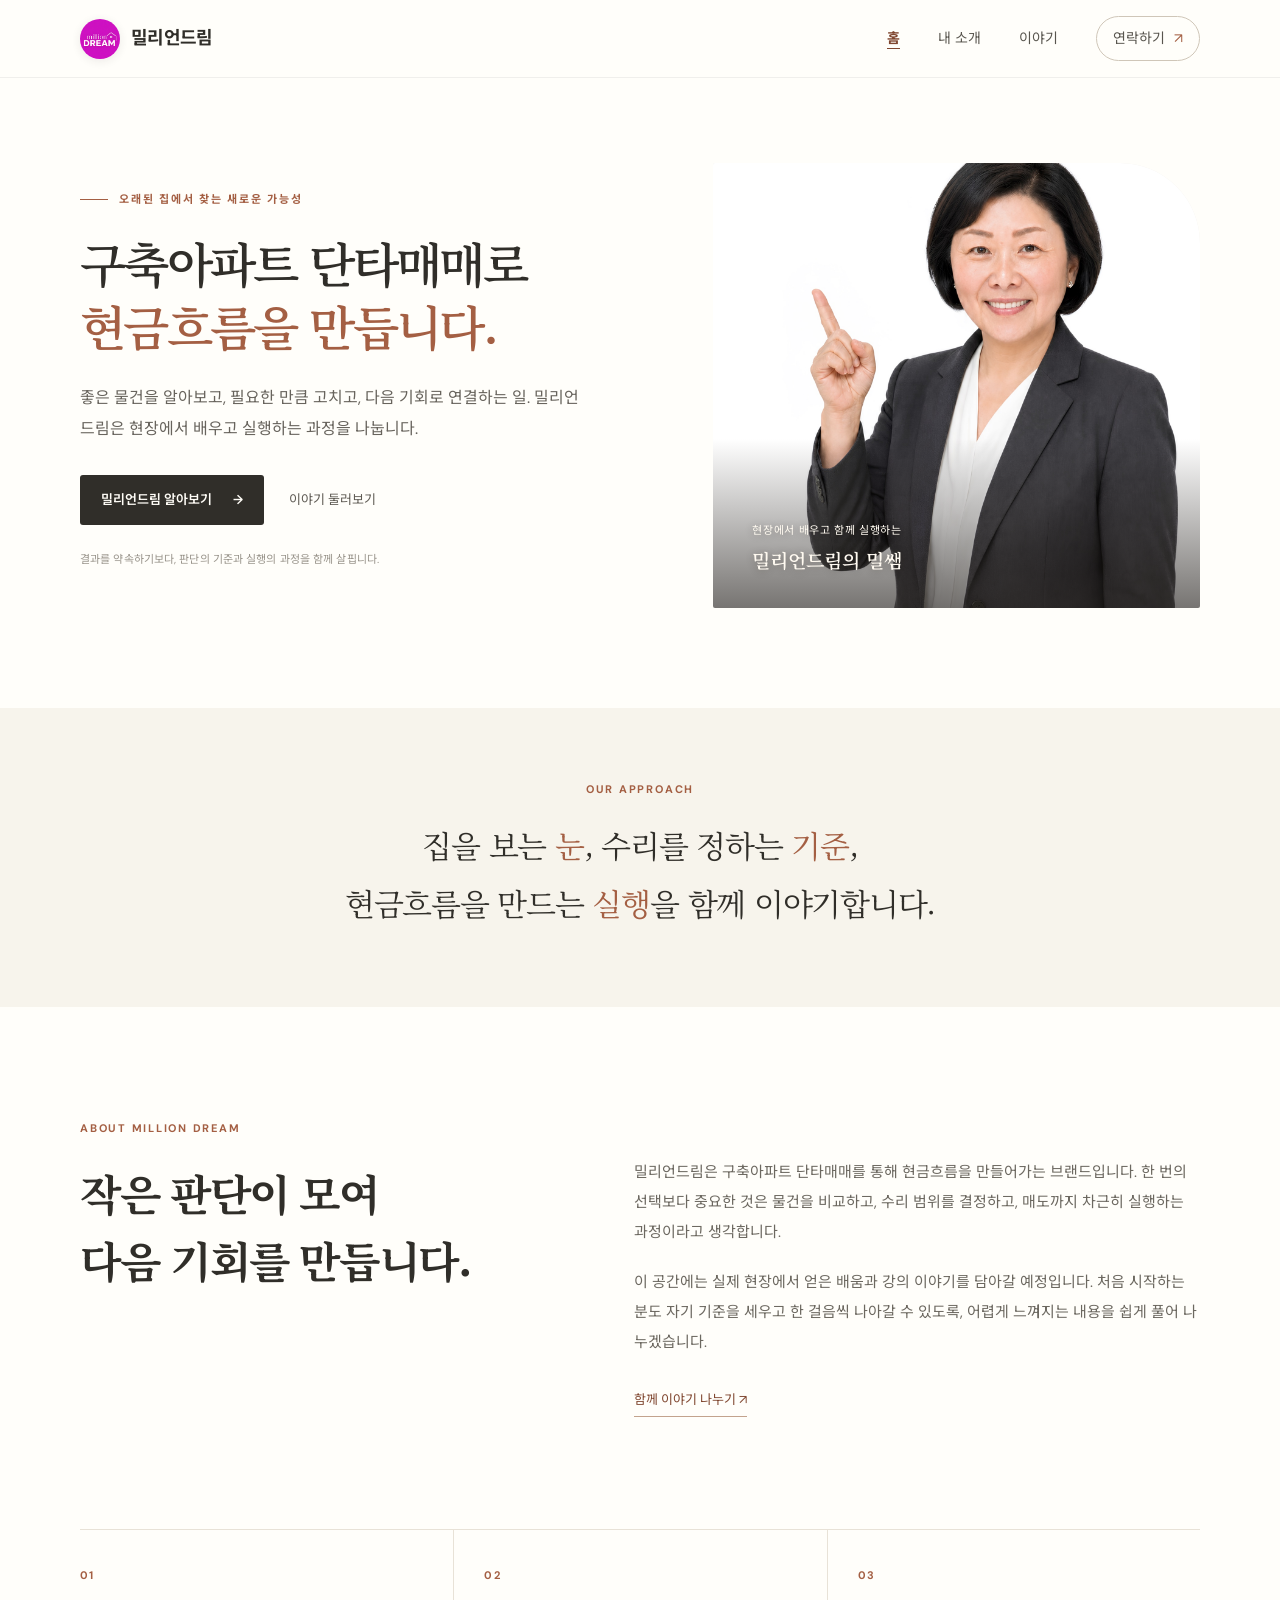
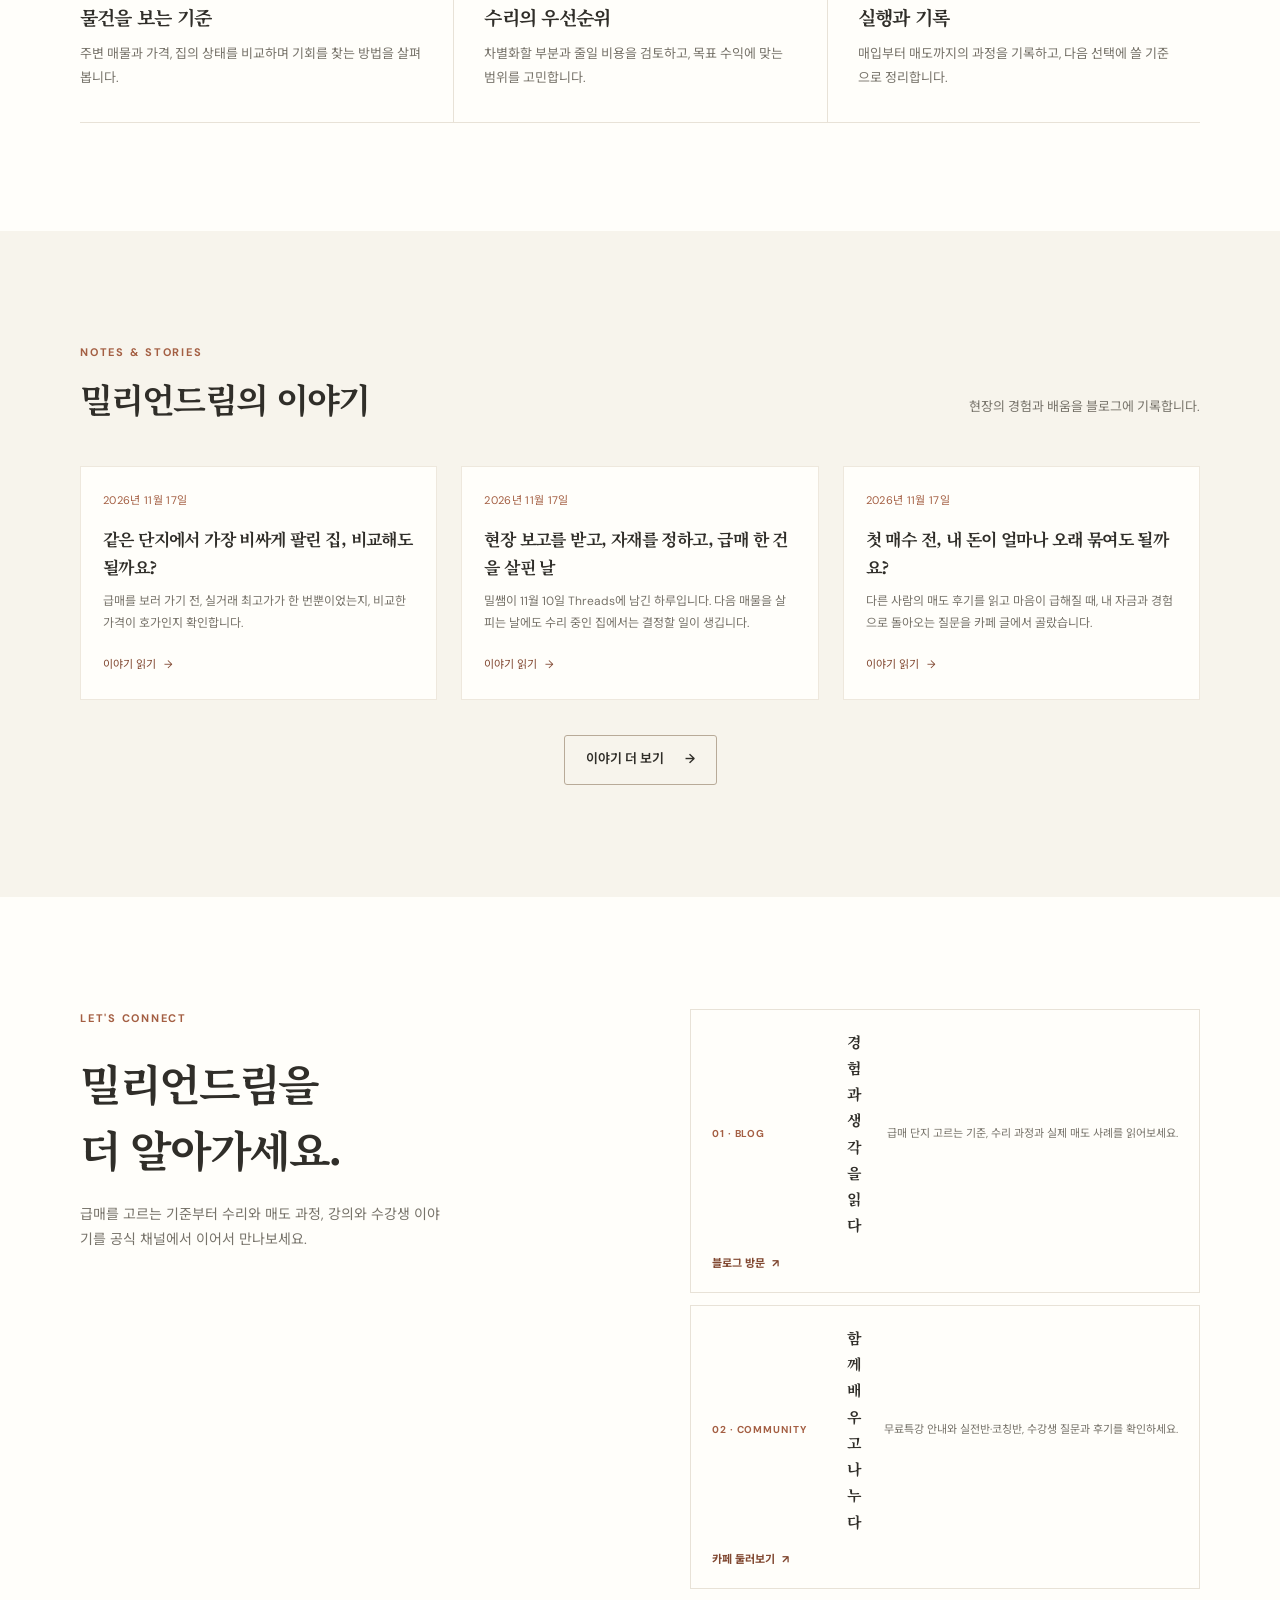
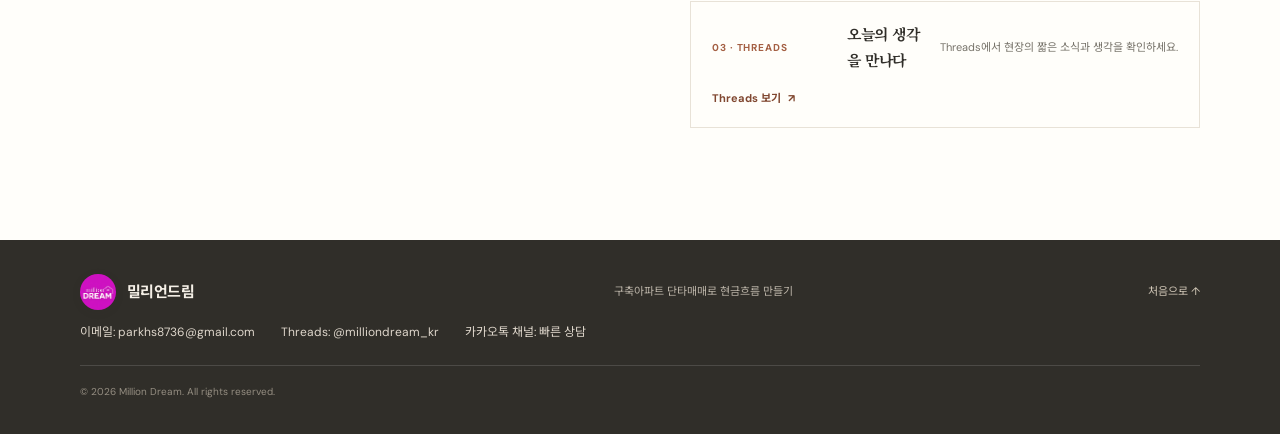
==== commit 1381c71e: "Add Kakao channel to contact page and footer" ====
--- a/index.html
+++ b/index.html
@@ -92,7 +92,7 @@
   </main>
 
   <footer class="site-footer">
-    <div class="section-wrap footer-inner"><a class="brand footer-brand" href="#home"><img class="brand-logo" src="assets/logo.jpg" alt=""><span>밀리언드림</span></a><p>구축아파트 단타매매로 현금흐름 만들기</p><a class="back-top" href="#home">처음으로 ↑</a><div class="footer-links"><a href="mailto:parkhs8736@gmail.com" target="_blank" rel="noopener noreferrer">이메일: parkhs8736@gmail.com</a><a href="https://www.threads.com/@milliondream_kr?invite=0" target="_blank" rel="noopener noreferrer">Threads: @milliondream_kr</a></div><small>© <span id="year">2026</span> Million Dream. All rights reserved.</small></div>
+    <div class="section-wrap footer-inner"><a class="brand footer-brand" href="#home"><img class="brand-logo" src="assets/logo.jpg" alt=""><span>밀리언드림</span></a><p>구축아파트 단타매매로 현금흐름 만들기</p><a class="back-top" href="#home">처음으로 ↑</a><div class="footer-links"><a href="mailto:parkhs8736@gmail.com" target="_blank" rel="noopener noreferrer">이메일: parkhs8736@gmail.com</a><a href="https://www.threads.com/@milliondream_kr?invite=0" target="_blank" rel="noopener noreferrer">Threads: @milliondream_kr</a><a href="https://pf.kakao.com/_hgxfrX" target="_blank" rel="noopener noreferrer">카카오톡 채널: 빠른 상담</a></div><small>© <span id="year">2026</span> Million Dream. All rights reserved.</small></div>
   </footer>
 </body>
 </html>
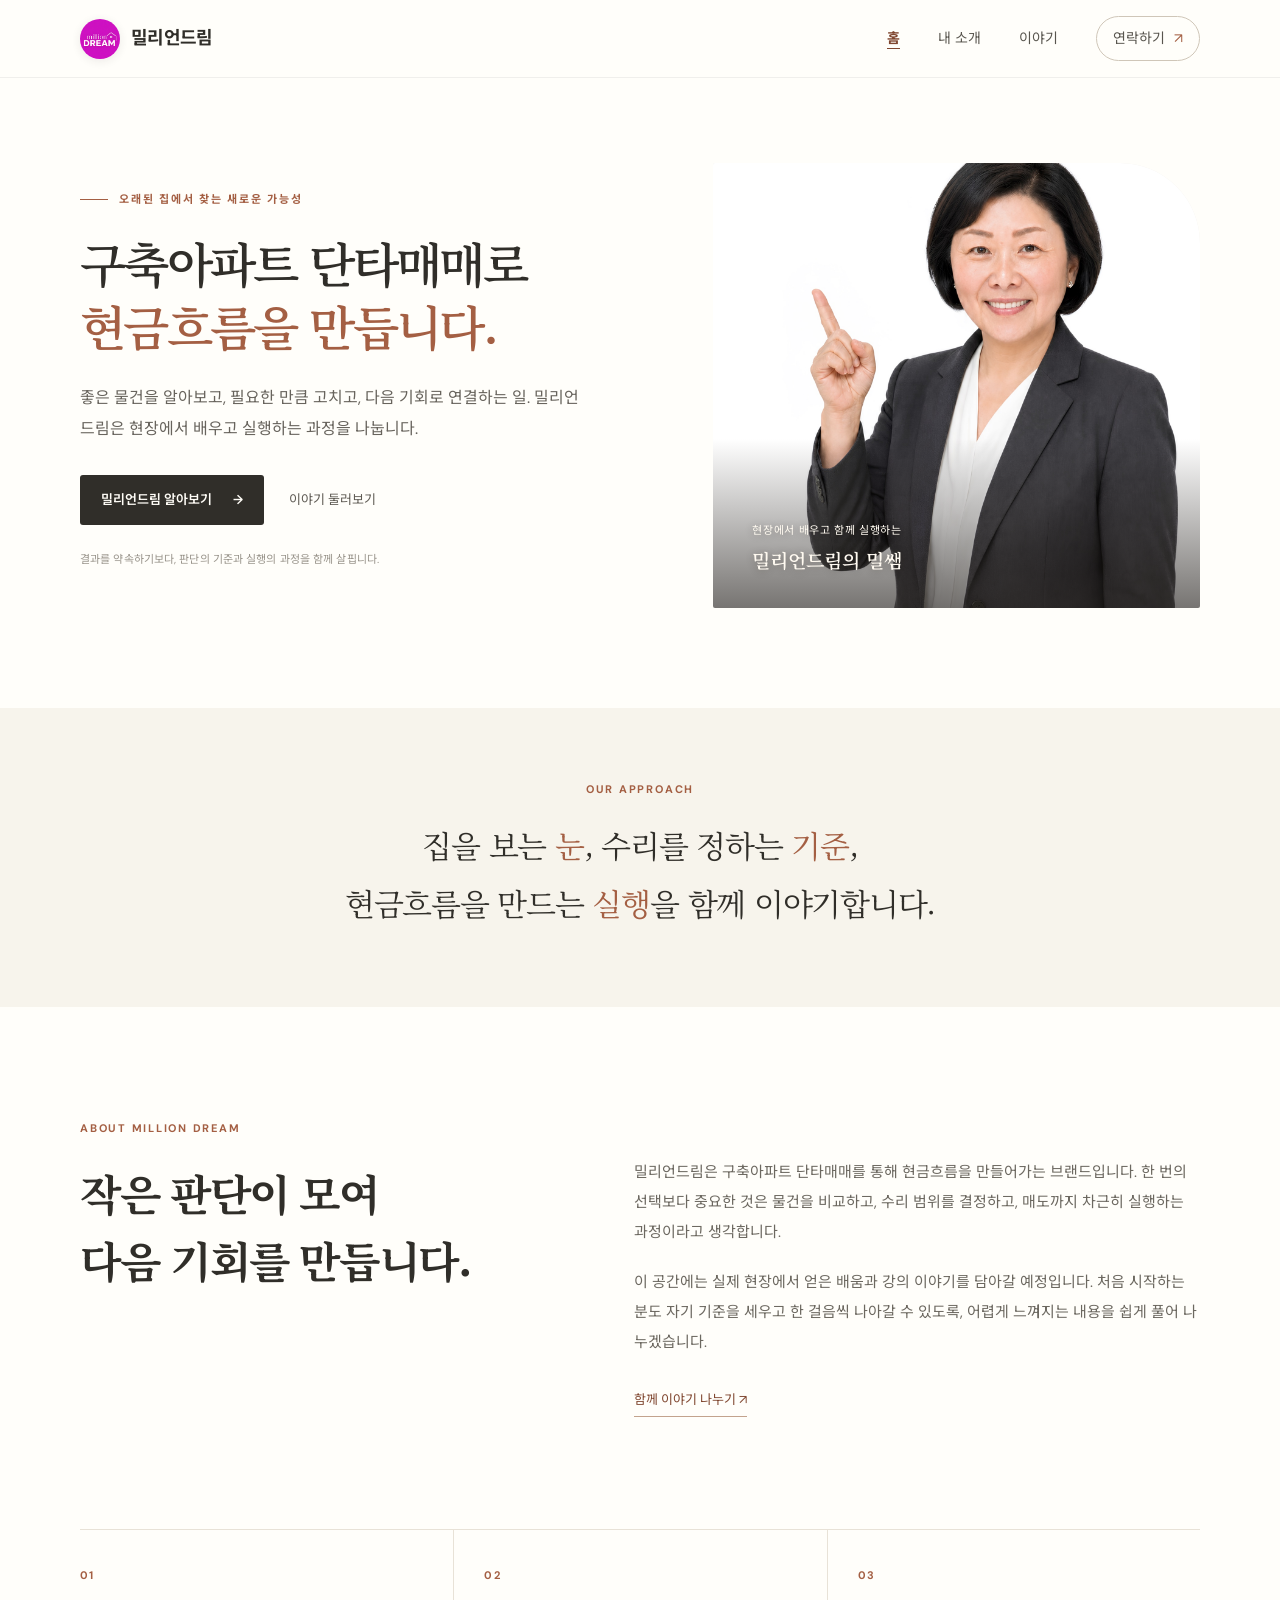
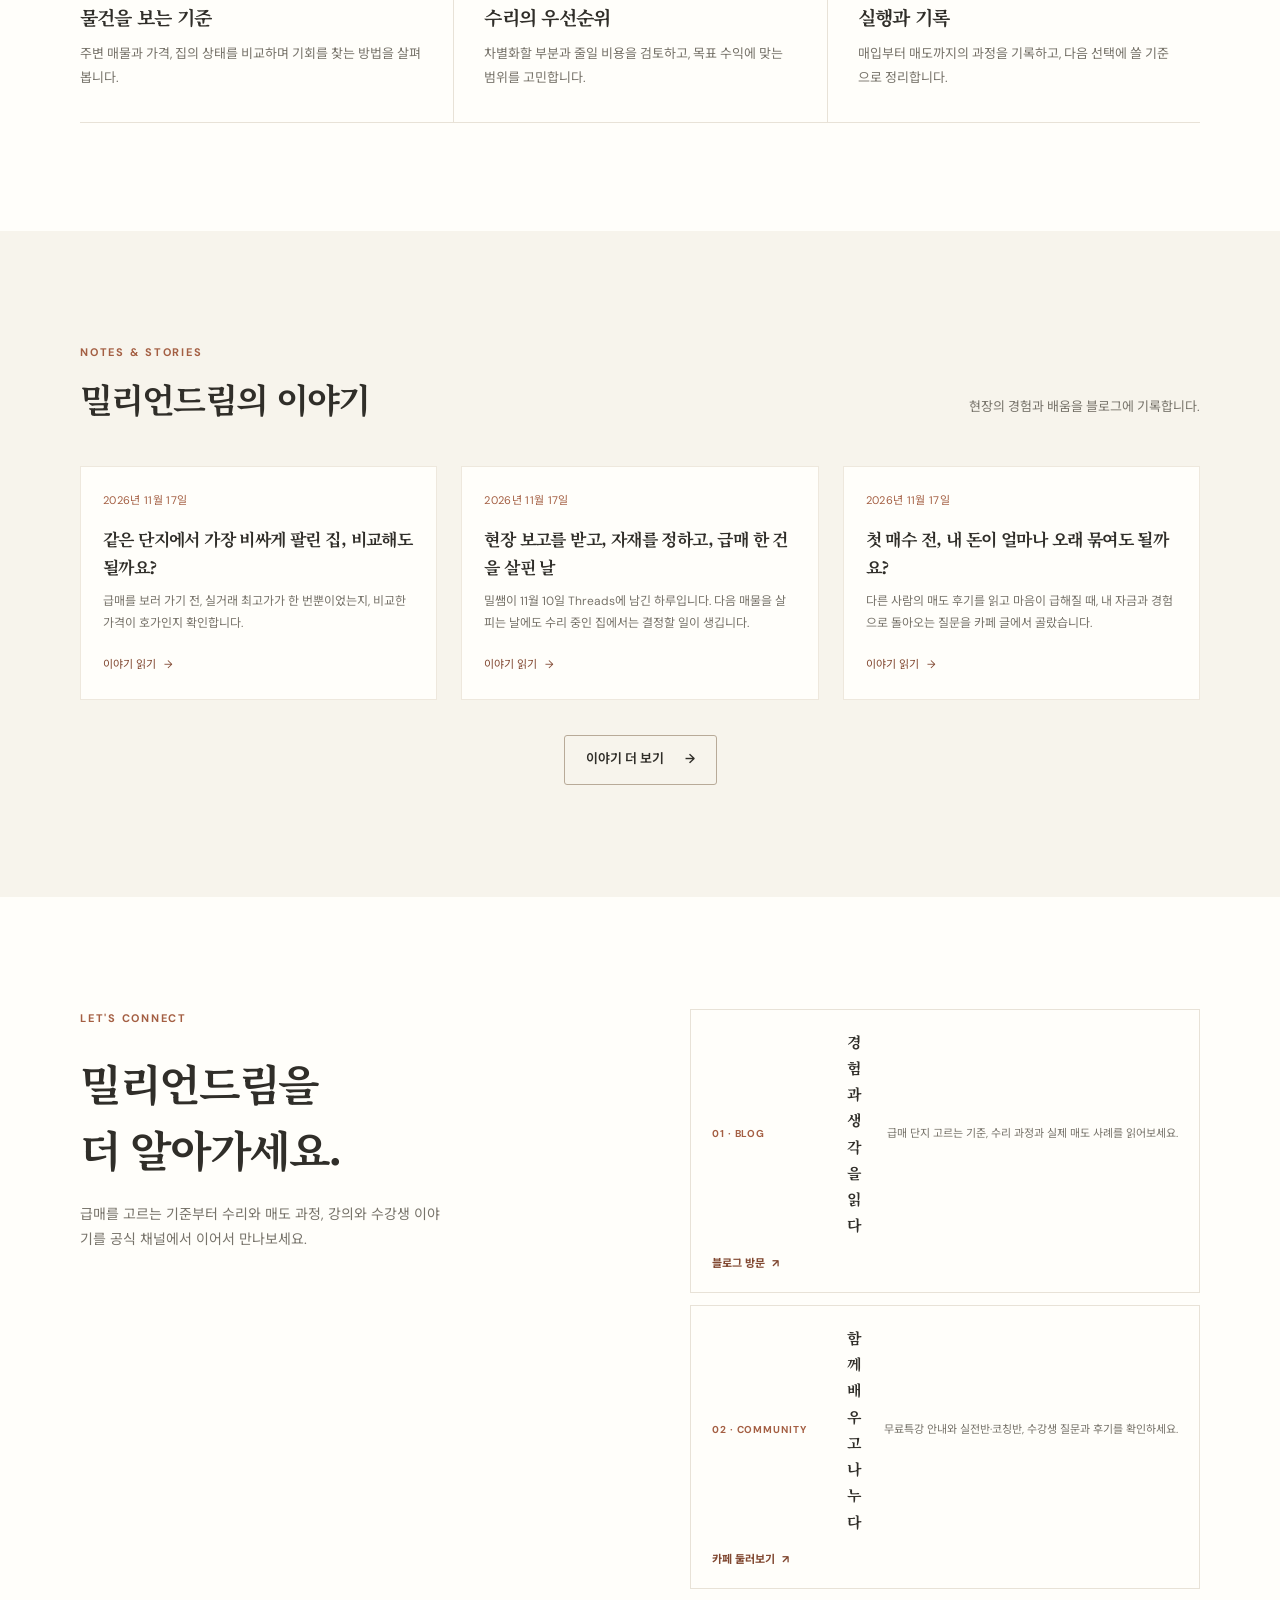
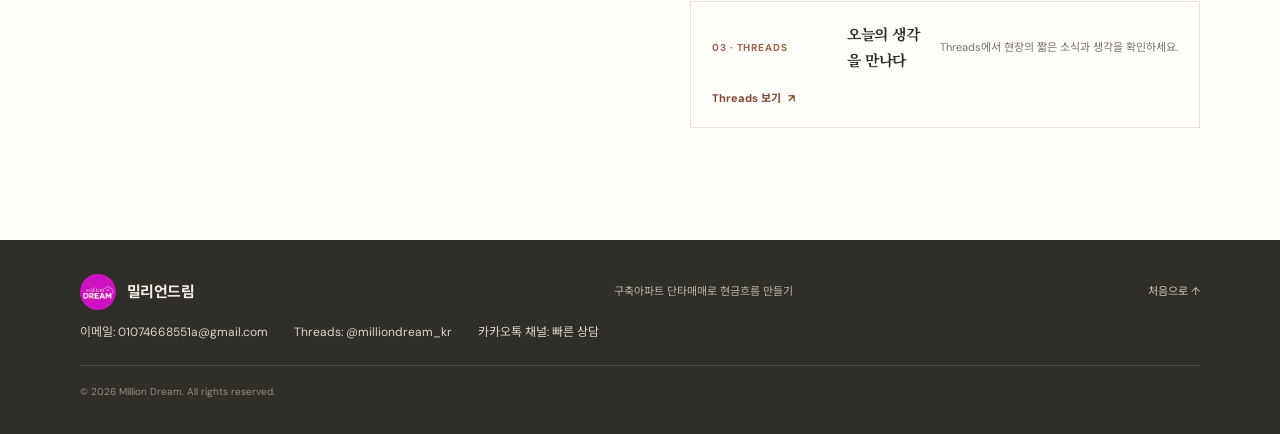
==== commit 663560f5: "Update inquiry email address" ====
--- a/index.html
+++ b/index.html
@@ -92,7 +92,7 @@
   </main>
 
   <footer class="site-footer">
-    <div class="section-wrap footer-inner"><a class="brand footer-brand" href="#home"><img class="brand-logo" src="assets/logo.jpg" alt=""><span>밀리언드림</span></a><p>구축아파트 단타매매로 현금흐름 만들기</p><a class="back-top" href="#home">처음으로 ↑</a><div class="footer-links"><a href="mailto:parkhs8736@gmail.com" target="_blank" rel="noopener noreferrer">이메일: parkhs8736@gmail.com</a><a href="https://www.threads.com/@milliondream_kr?invite=0" target="_blank" rel="noopener noreferrer">Threads: @milliondream_kr</a><a href="https://pf.kakao.com/_hgxfrX" target="_blank" rel="noopener noreferrer">카카오톡 채널: 빠른 상담</a></div><small>© <span id="year">2026</span> Million Dream. All rights reserved.</small></div>
+    <div class="section-wrap footer-inner"><a class="brand footer-brand" href="#home"><img class="brand-logo" src="assets/logo.jpg" alt=""><span>밀리언드림</span></a><p>구축아파트 단타매매로 현금흐름 만들기</p><a class="back-top" href="#home">처음으로 ↑</a><div class="footer-links"><a href="mailto:01074668551a@gmail.com" target="_blank" rel="noopener noreferrer">이메일: 01074668551a@gmail.com</a><a href="https://www.threads.com/@milliondream_kr?invite=0" target="_blank" rel="noopener noreferrer">Threads: @milliondream_kr</a><a href="https://pf.kakao.com/_hgxfrX" target="_blank" rel="noopener noreferrer">카카오톡 채널: 빠른 상담</a></div><small>© <span id="year">2026</span> Million Dream. All rights reserved.</small></div>
   </footer>
 </body>
 </html>
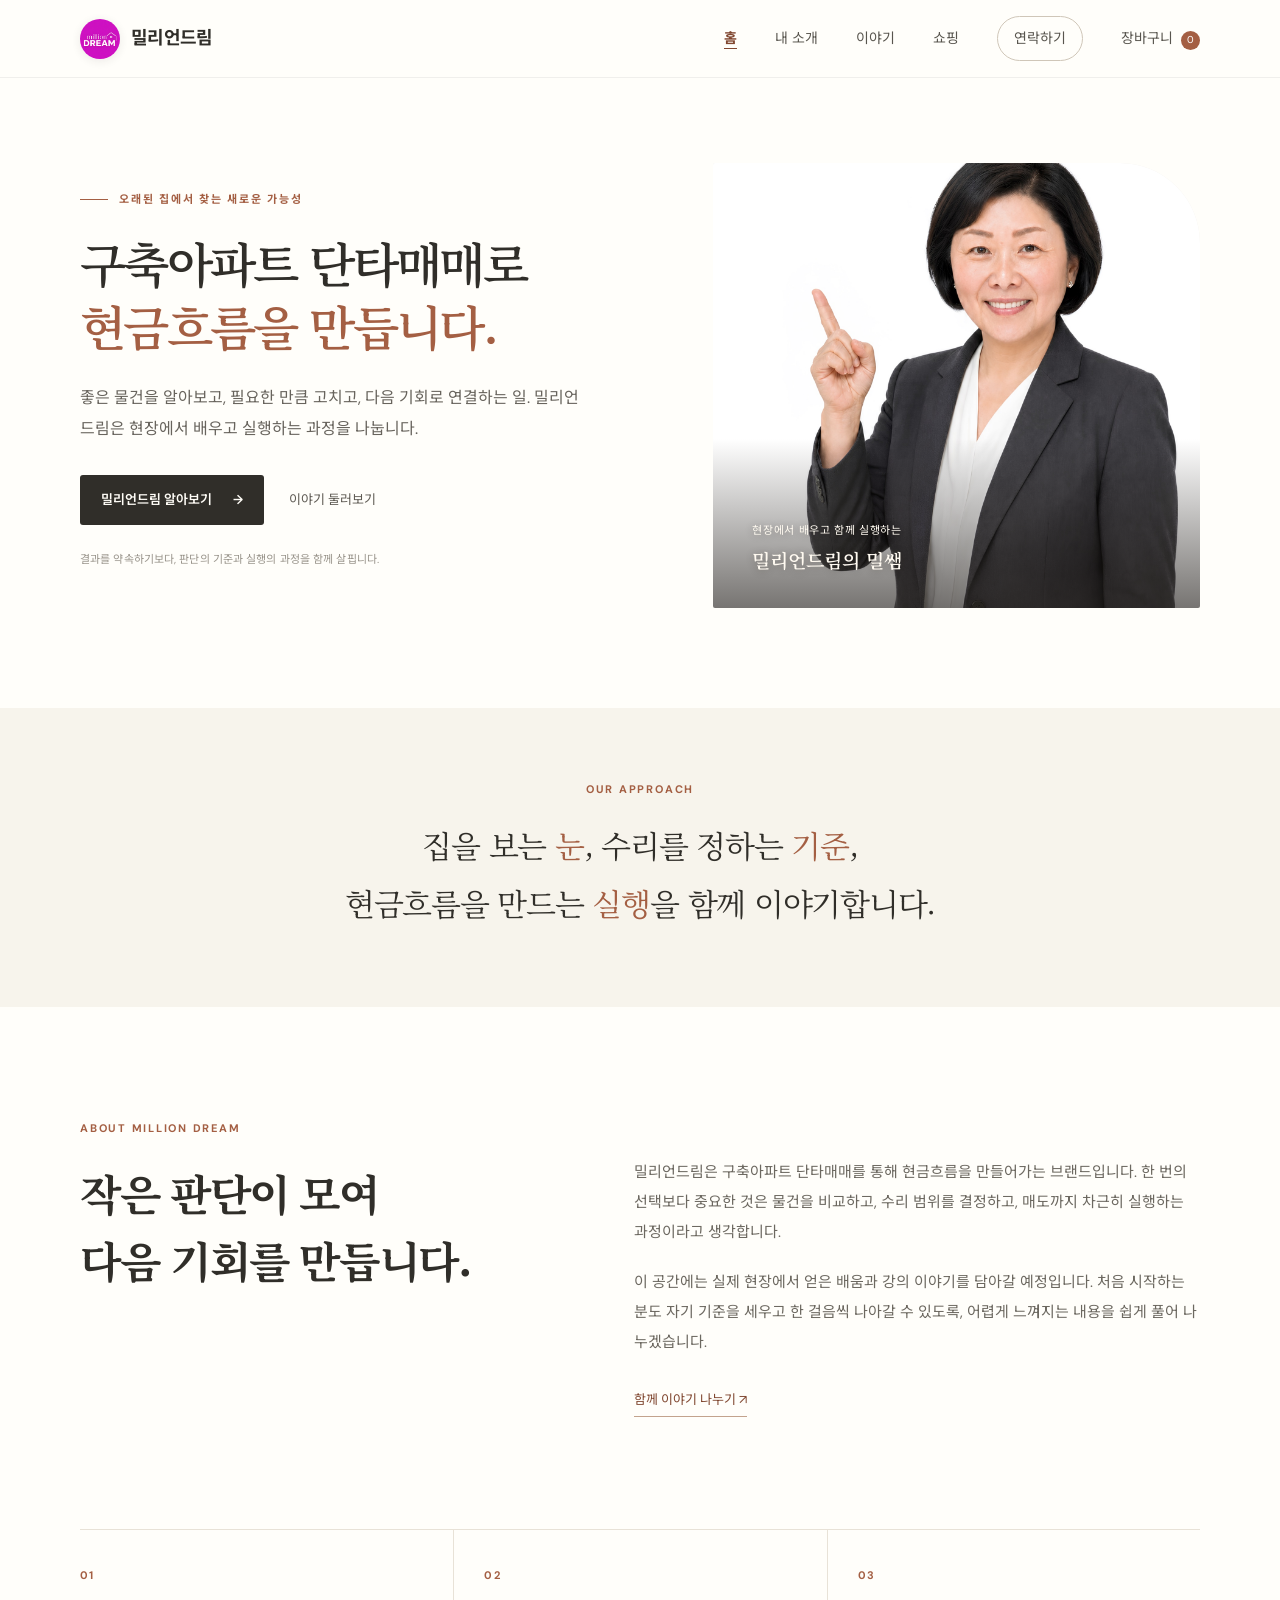
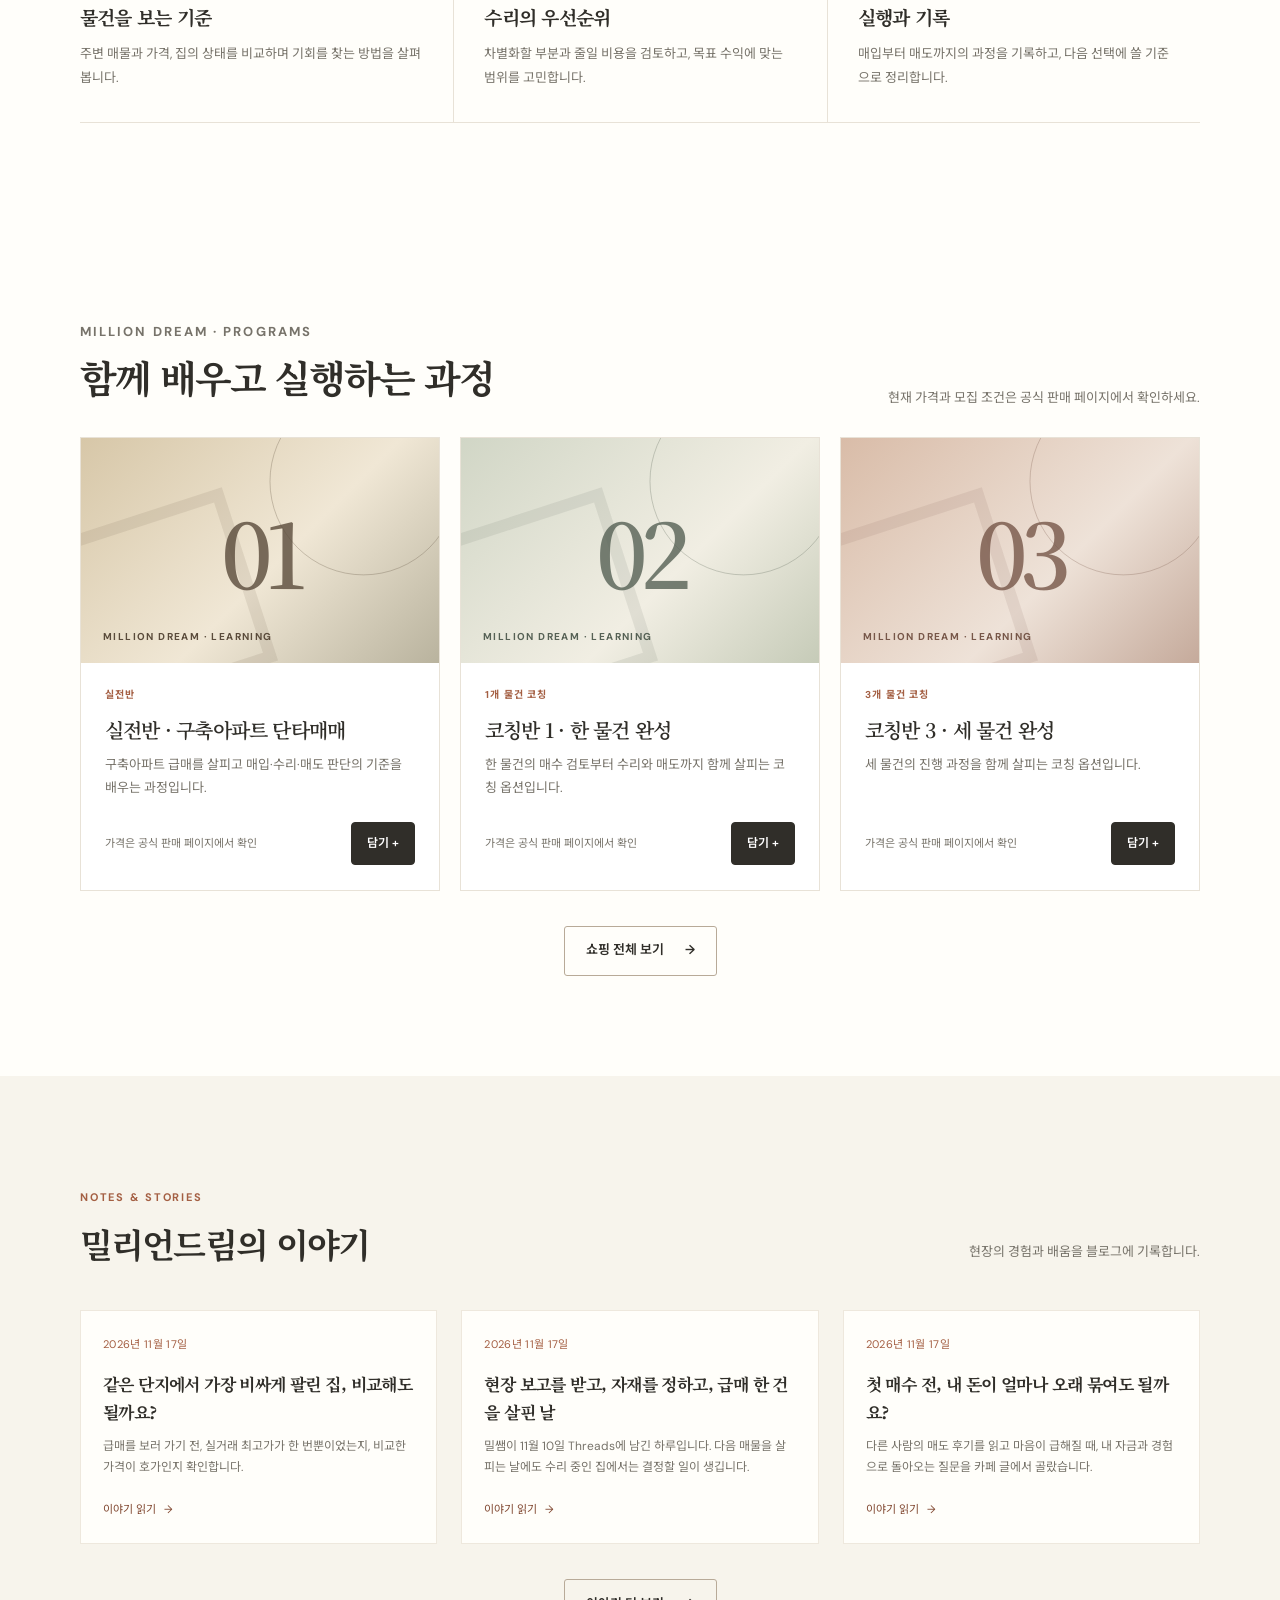
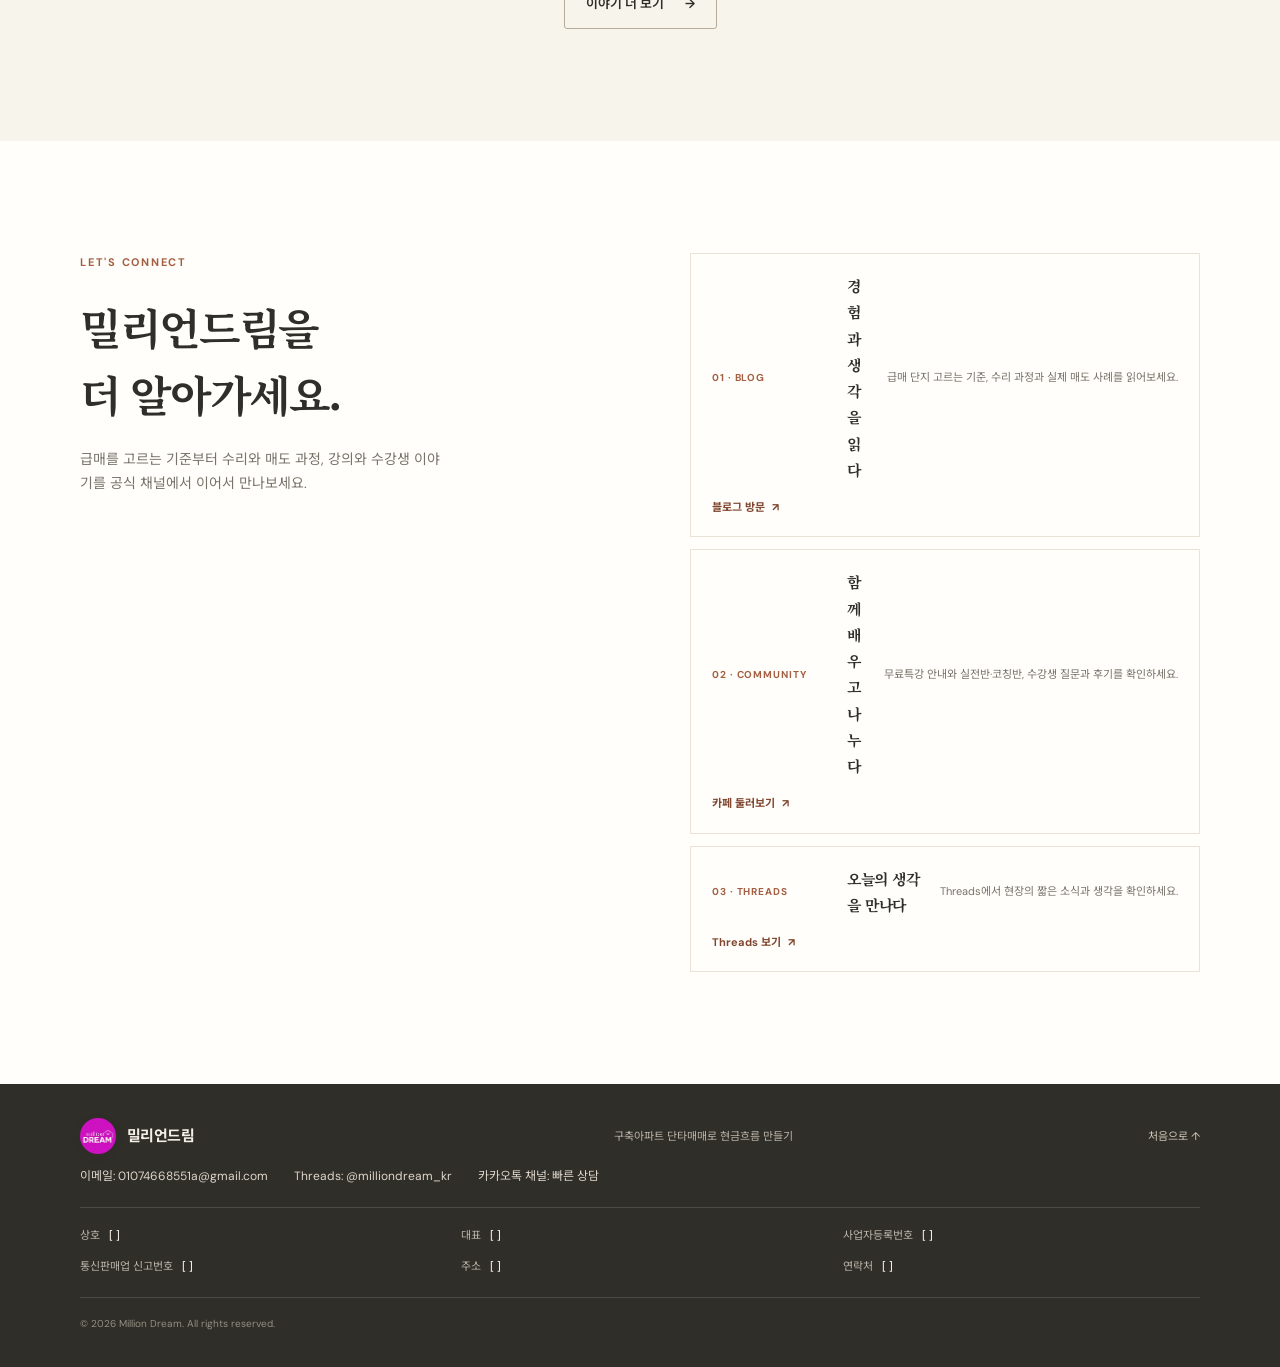
==== commit 56f3e2de: "Add integrated Million Dream shop pages" ====
--- a/index.html
+++ b/index.html
@@ -2,28 +2,57 @@
 <html lang="ko">
 <head>
   <meta charset="utf-8">
+  <meta name="google-site-verification" content="wx0DyU8hNhCQ1YkHGSqaNByI2j18Ryf8jRu1ZCoJjWM">
   <meta name="viewport" content="width=device-width, initial-scale=1">
   <meta name="theme-color" content="#f7f4ec">
-  <meta name="description" content="밀리언드림은 구축아파트 단타매매로 현금흐름을 만드는 과정을 나눕니다.">
+  <meta name="description" content="밀리언드림은 구축아파트 단타매매로 현금흐름을 만드는 과정을 나눕니다. 급매 판단, 수리 계획, 매도 경험과 강의 이야기를 확인하세요.">
   <title>밀리언드림 | 구축아파트에서 현금흐름의 길을 찾다</title>
+  <link rel="canonical" href="https://milliondream.vercel.app/">
+  <script type="application/ld+json">
+  {
+    "@context": "https://schema.org",
+    "@graph": [
+      {
+        "@type": "Brand",
+        "@id": "https://milliondream.vercel.app/#brand",
+        "name": "밀리언드림",
+        "url": "https://milliondream.vercel.app/",
+        "description": "구축아파트 단타매매로 현금흐름을 만들어가는 과정과 현장 경험을 나누는 브랜드",
+        "logo": "https://milliondream.vercel.app/assets/logo.jpg",
+        "sameAs": [
+          "https://blog.naver.com/woril",
+          "https://cafe.naver.com/1milliondream",
+          "https://www.threads.com/@milliondream_kr",
+          "https://pf.kakao.com/_hgxfrX"
+        ]
+      },
+      {
+        "@type": "WebSite",
+        "@id": "https://milliondream.vercel.app/#website",
+        "name": "밀리언드림",
+        "url": "https://milliondream.vercel.app/",
+        "inLanguage": "ko-KR",
+        "about": { "@id": "https://milliondream.vercel.app/#brand" }
+      }
+    ]
+  }
+  </script>
   <link rel="stylesheet" href="styles.css">
   <script src="script.js" defer></script>
+  <link rel="stylesheet" href="shop/shop.css">
 </head>
 <body>
   <a class="skip-link" href="#main">본문 바로가기</a>
   <header class="site-header">
-    <a class="brand" href="#home" aria-label="밀리언드림 홈">
-      <img class="brand-logo" src="assets/logo.jpg" alt="">
-      <span>밀리언드림</span>
-    </a>
-    <button class="menu-toggle" type="button" aria-expanded="false" aria-controls="site-nav">
-      <span class="menu-icon" aria-hidden="true"></span><span class="sr-only">메뉴 열기</span>
-    </button>
+    <a class="brand" href="index.html#home" aria-label="밀리언드림 홈"><img class="brand-logo" src="assets/logo.jpg" alt=""><span>밀리언드림</span></a>
+    <button class="menu-toggle" type="button" aria-expanded="false" aria-controls="site-nav"><span class="menu-icon" aria-hidden="true"></span><span class="sr-only">메뉴 열기</span></button>
     <nav class="site-nav" id="site-nav" aria-label="주요 메뉴">
-      <a href="#home" aria-current="page">홈</a>
+      <a href="index.html#home" aria-current="page">홈</a>
       <a href="about.html">내 소개</a>
       <a href="story/">이야기</a>
-      <a class="nav-contact" href="contact.html">연락하기 <span aria-hidden="true">↗</span></a>
+      <a href="shop/">쇼핑</a>
+      <a class="nav-contact" href="contact.html">연락하기</a>
+      <a href="shop/cart.html" data-shop-cart>장바구니 <span data-shop-cart-count>0</span></a>
     </nav>
   </header>
 
@@ -70,6 +99,14 @@
       <article class="pillar-card"><span class="pillar-number">03</span><h3>실행과 기록</h3><p>매입부터 매도까지의 과정을 기록하고, 다음 선택에 쓸 기준으로 정리합니다.</p></article>
     </section>
 
+    <section class="shop-featured" aria-labelledby="featured-title">
+      <div class="section-wrap">
+        <div class="sk-section-head"><div><p class="eyebrow">MILLION DREAM · PROGRAMS</p><h2 id="featured-title">함께 배우고 실행하는 과정</h2></div><p>현재 가격과 모집 조건은 공식 판매 페이지에서 확인하세요.</p></div>
+        <div data-shop-featured="3" aria-live="polite"><p class="sk-empty">상품을 불러오는 중입니다.</p></div>
+        <div class="stories-more"><a class="button button-outline" href="shop/">쇼핑 전체 보기 <span aria-hidden="true">→</span></a></div>
+      </div>
+    </section>
+
     <section class="stories section-pad" id="stories" aria-labelledby="stories-title">
       <div class="section-wrap">
         <div class="stories-heading">
@@ -92,7 +129,26 @@
   </main>
 
   <footer class="site-footer">
-    <div class="section-wrap footer-inner"><a class="brand footer-brand" href="#home"><img class="brand-logo" src="assets/logo.jpg" alt=""><span>밀리언드림</span></a><p>구축아파트 단타매매로 현금흐름 만들기</p><a class="back-top" href="#home">처음으로 ↑</a><div class="footer-links"><a href="mailto:01074668551a@gmail.com" target="_blank" rel="noopener noreferrer">이메일: 01074668551a@gmail.com</a><a href="https://www.threads.com/@milliondream_kr?invite=0" target="_blank" rel="noopener noreferrer">Threads: @milliondream_kr</a><a href="https://pf.kakao.com/_hgxfrX" target="_blank" rel="noopener noreferrer">카카오톡 채널: 빠른 상담</a></div><small>© <span id="year">2026</span> Million Dream. All rights reserved.</small></div>
+    <div class="section-wrap footer-inner">
+      <a class="brand footer-brand" href="index.html#home"><img class="brand-logo" src="assets/logo.jpg" alt=""><span>밀리언드림</span></a>
+      <p>구축아파트 단타매매로 현금흐름 만들기</p>
+      <a class="back-top" href="#main">처음으로 ↑</a>
+      <div class="footer-links">
+        <a href="mailto:01074668551a@gmail.com">이메일: 01074668551a@gmail.com</a>
+        <a href="https://www.threads.com/@milliondream_kr?invite=0" target="_blank" rel="noopener noreferrer">Threads: @milliondream_kr</a>
+        <a href="https://pf.kakao.com/_hgxfrX" target="_blank" rel="noopener noreferrer">카카오톡 채널: 빠른 상담</a>
+      </div>
+      <div class="footer-business" aria-label="사업자 정보">
+        <div><span>상호</span><strong>[ ]</strong></div>
+        <div><span>대표</span><strong>[ ]</strong></div>
+        <div><span>사업자등록번호</span><strong>[ ]</strong></div>
+        <div><span>통신판매업 신고번호</span><strong>[ ]</strong></div>
+        <div><span>주소</span><strong>[ ]</strong></div>
+        <div><span>연락처</span><strong>[ ]</strong></div>
+      </div>
+      <small>© <span id="year">2026</span> Million Dream. All rights reserved.</small>
+    </div>
   </footer>
+  <script src="shop/shop.js" defer></script>
 </body>
 </html>
--- a/styles.css
+++ b/styles.css
@@ -70,6 +70,26 @@
 @media(max-width:850px){.community-card{grid-template-columns:105px 1fr auto;gap:10px}.community-card>span:nth-of-type(2){grid-column:2/-1;grid-row:2}.community-card b{grid-column:3;grid-row:1}}
 @media(max-width:680px){.brand-logo{width:34px;height:34px}.footer-brand .brand-logo{width:31px;height:31px}.hero h1{font-size:clamp(30px,8.5vw,43px)}.hero-art-photo>img{object-position:59% 27%}.photo-caption{left:7%;bottom:7%}.photo-caption span{font-size:10px}.photo-caption strong{font-size:17px}.latest-story-link{min-height:0;padding:20px 17px}.latest-story-link h3{font-size:16px;margin:10px 0 7px}.latest-story-link p{margin-bottom:13px}.stories-more{margin-top:25px}.community-card{grid-template-columns:1fr auto;gap:7px 12px;padding:16px}.community-number{grid-column:1}.community-card strong{grid-column:1;grid-row:2}.community-card>span:nth-of-type(2){grid-column:1/-1;grid-row:3}.community-card b{grid-column:2;grid-row:1}.portrait-slot{height:min(90vw,390px);min-height:280px}.class-photo{margin:34px 0 28px}}
 
+/* Shared shop navigation and business details */
+.footer-business{grid-column:1/-1;display:grid;grid-template-columns:repeat(3,minmax(0,1fr));gap:13px 24px;border-top:1px solid #ffffff22;padding-top:19px;margin-top:8px}
+.footer-business div{display:flex;flex-wrap:wrap;gap:5px 9px;min-width:0;font-size:11px;line-height:1.6}
+.footer-business span{color:#bcb5a9}.footer-business strong{font-weight:500;color:#f5f0e7;overflow-wrap:anywhere}
+.footer-inner small{grid-row:auto}
+@media(max-width:900px){
+  .site-header{padding-inline:24px}
+  .menu-toggle{display:block;cursor:pointer}
+  .menu-icon,.menu-icon:before,.menu-icon:after{display:block;width:22px;height:1.5px;background:var(--ink);position:relative;transition:transform .2s}
+  .menu-icon:before,.menu-icon:after{content:"";position:absolute;left:0}
+  .menu-icon:before{top:-7px}.menu-icon:after{top:7px}
+  .menu-toggle[aria-expanded="true"] .menu-icon{background:transparent}
+  .menu-toggle[aria-expanded="true"] .menu-icon:before{top:0;transform:rotate(45deg)}
+  .menu-toggle[aria-expanded="true"] .menu-icon:after{top:0;transform:rotate(-45deg)}
+  .site-nav{display:none;position:absolute;top:calc(100% - 1px);left:0;right:0;padding:16px 24px 22px;background:var(--paper);border-bottom:1px solid var(--line);flex-direction:column;align-items:stretch;gap:5px}
+  .site-nav.is-open{display:flex}.site-nav a{padding:10px 2px}
+  .site-nav .nav-contact{align-self:flex-start;margin-top:5px;padding:7px 14px}
+}
+@media(max-width:680px){.site-header{padding-inline:20px}.site-nav{padding-inline:20px}.footer-business{grid-template-columns:repeat(2,minmax(0,1fr))}}
+
 /* About page */
 .about-page{background:var(--paper)}
 .about-hero{display:grid;grid-template-columns:1.08fr .72fr;gap:90px;align-items:center;padding-block:83px 76px}
@@ -123,3 +143,4 @@
 .footer-links a{overflow-wrap:anywhere;text-underline-offset:3px}
 .footer-links a:hover{text-decoration:underline;color:#fffefa}
 @media(max-width:680px){.contact-page-main{padding-block:72px 88px}.contact-page-main h1{font-size:clamp(35px,9.5vw,46px)}.contact-page-lead{font-size:14px}.contact-options{margin-top:30px;gap:12px}.contact-option{min-height:136px;padding:21px 20px}.footer-links{grid-row:3;flex-direction:column;gap:5px}.footer-inner small{grid-row:4}}
+@media(max-width:680px){.footer-business{grid-row:4}.footer-inner small{grid-row:5}}
--- a/shop/shop.css
+++ b/shop/shop.css
@@ -0,0 +1,75 @@
+:root {
+  --sk-ink: #302e29;
+  --sk-muted: #77736a;
+  --sk-paper: #fffefa;
+  --sk-cream: #f7f4ec;
+  --sk-line: #e8e2d7;
+  --sk-accent: #a45f43;
+  --sk-accent-dark: #804730;
+  --sk-serif: 'Noto Serif KR', serif;
+  --sk-sans: 'DM Sans', 'Noto Sans KR', sans-serif;
+  --sk-radius: 4px;
+}
+
+.shop-main { min-height: 60vh; }
+.sk-wrap { width: min(1120px, calc(100% - 64px)); margin-inline: auto; }
+.sk-hero { padding-block: 92px 70px; border-bottom: 1px solid var(--sk-line); }
+.sk-hero .eyebrow { margin-bottom: 16px; }
+.sk-hero h1 { max-width: 760px; margin-bottom: 18px; }
+.sk-hero p:last-child { max-width: 660px; margin-bottom: 0; color: var(--sk-muted); font-size: 15px; line-height: 1.9; }
+.sk-section { padding-block: 66px 110px; }
+.sk-section-head { display: flex; align-items: end; justify-content: space-between; gap: 20px; margin-bottom: 27px; }
+.sk-section-head h2 { margin: 0; font-size: clamp(28px, 3vw, 38px); }
+.sk-section-head p { margin: 0; color: var(--sk-muted); font-size: 13px; }
+.shop-featured { background: var(--sk-paper); padding-block: 90px 100px; }
+.sk-grid { display: grid; grid-template-columns: repeat(3, minmax(0, 1fr)); gap: 20px; }
+.sk-card { min-width: 0; display: flex; flex-direction: column; background: var(--sk-paper); border: 1px solid var(--sk-line); }
+.shop-featured .sk-card { background: white; }
+.sk-card-visual { display: block; height: 225px; overflow: hidden; position: relative; background: #d8d1c0; }
+.sk-art { display: grid; place-items: center; position: relative; width: 100%; height: 100%; overflow: hidden; color: #5a4b3b; background: linear-gradient(135deg, #d7c7a8, #f0e7d5 55%, #b9b39e); }
+.sk-art::before { content: ''; position: absolute; width: 52%; aspect-ratio: 1; border: 1px solid currentColor; border-radius: 50%; opacity: .28; transform: translate(55%, -37%); }
+.sk-art::after { content: ''; position: absolute; width: 57%; height: 70%; border: 12px solid currentColor; opacity: .11; transform: translate(-52%, 32%) rotate(-18deg); }
+.sk-art[data-theme='one'] { color: #566155; background: linear-gradient(135deg, #d1d6c6, #f1eee3 60%, #c6cbb8); }
+.sk-art[data-theme='three'] { color: #775749; background: linear-gradient(135deg, #d9bca8, #eee2d8 60%, #c5aa9b); }
+.sk-art-mark { z-index: 1; font: 600 clamp(54px, 7vw, 98px)/1 var(--sk-serif); letter-spacing: -.09em; opacity: .8; }
+.sk-art-caption { position: absolute; z-index: 1; left: 22px; bottom: 18px; font-size: 10px; font-weight: 700; letter-spacing: .14em; text-transform: uppercase; }
+.sk-card-body { display: flex; flex: 1; flex-direction: column; padding: 23px 24px 25px; }
+.sk-kicker { display: block; color: var(--sk-accent); font-size: 10px; font-weight: 700; letter-spacing: .12em; }
+.sk-card-title { margin: 10px 0 8px; font: 600 20px/1.55 var(--sk-serif); letter-spacing: -.04em; }
+.sk-card-title a:hover { color: var(--sk-accent-dark); }
+.sk-card-copy { color: var(--sk-muted); font-size: 13px; line-height: 1.8; margin: 0 0 22px; }
+.sk-card-bottom { margin-top: auto; display: flex; align-items: center; justify-content: space-between; gap: 10px; }
+.sk-price-note { font-size: 11px; color: var(--sk-muted); line-height: 1.5; }
+.sk-button { display: inline-flex; align-items: center; justify-content: center; gap: 7px; min-height: 43px; border: 1px solid var(--sk-ink); border-radius: var(--sk-radius); padding: 9px 15px; color: white; background: var(--sk-ink); cursor: pointer; font: 600 12px/1.4 var(--sk-sans); text-align: center; transition: background .2s, border-color .2s; }
+.sk-button:hover { background: var(--sk-accent-dark); border-color: var(--sk-accent-dark); color: white; }
+.sk-button-secondary { color: var(--sk-ink); background: transparent; border-color: #bfb5a5; }
+.sk-button-secondary:hover { color: var(--sk-accent-dark); background: var(--sk-cream); border-color: var(--sk-accent); }
+.sk-button:focus-visible, .sk-card a:focus-visible, .sk-qty button:focus-visible, .sk-remove:focus-visible { outline: 2px solid var(--sk-accent); outline-offset: 3px; }
+.sk-breadcrumb { display: flex; flex-wrap: wrap; gap: 9px; color: var(--sk-muted); font-size: 12px; padding-block: 27px 0; }
+.sk-breadcrumb a:hover { color: var(--sk-accent); }
+.sk-detail { display: grid; grid-template-columns: minmax(0, 1fr) minmax(0, 1fr); gap: 7%; align-items: start; padding-block: 45px 100px; }
+.sk-detail .sk-art { min-height: 430px; border-radius: var(--sk-radius); }
+.sk-detail-copy { min-width: 0; padding-top: 16px; }
+.sk-detail-copy h1 { margin: 12px 0 20px; font-size: clamp(34px, 3.7vw, 50px); }
+.sk-detail-copy > p { color: var(--sk-muted); font-size: 15px; line-height: 1.9; }
+.sk-info-box { border-block: 1px solid var(--sk-line); padding-block: 23px; margin-block: 28px; font-size: 13px; line-height: 1.8; }
+.sk-info-box strong { display: block; margin-bottom: 5px; }
+.sk-detail-actions { display: flex; flex-wrap: wrap; gap: 10px; }
+.sk-muted { color: var(--sk-muted); font-size: 12px; line-height: 1.8; }
+.sk-panel { margin-block: 54px 110px; padding: 34px; border: 1px solid var(--sk-line); background: var(--sk-paper); }
+.sk-panel h2 { font-size: 24px; margin-bottom: 18px; }
+.sk-cart-row { display: grid; grid-template-columns: minmax(0, 1fr) auto auto; align-items: center; gap: 18px; padding-block: 21px; border-top: 1px solid var(--sk-line); }
+.sk-cart-row:last-of-type { border-bottom: 1px solid var(--sk-line); }
+.sk-cart-row h3 { font: 600 18px/1.5 var(--sk-serif); margin: 4px 0; }
+.sk-cart-row p { margin: 0; font-size: 12px; color: var(--sk-muted); }
+.sk-qty { display: inline-flex; align-items: center; border: 1px solid var(--sk-line); border-radius: var(--sk-radius); }
+.sk-qty button { width: 35px; height: 35px; border: 0; background: transparent; cursor: pointer; color: var(--sk-ink); }
+.sk-qty output { min-width: 25px; text-align: center; font-size: 13px; }
+.sk-remove { border: 0; background: transparent; color: var(--sk-muted); text-decoration: underline; cursor: pointer; font-size: 12px; }
+.sk-panel-actions { display: flex; justify-content: flex-end; flex-wrap: wrap; gap: 10px; margin-top: 26px; }
+.sk-empty { padding-block: 36px; color: var(--sk-muted); font-size: 14px; }
+.sk-notice { padding: 17px 20px; background: var(--sk-cream); border-left: 2px solid var(--sk-accent); color: #5d574f; font-size: 13px; line-height: 1.85; margin-block: 24px; }
+.sk-toast { position: fixed; z-index: 100; right: 20px; bottom: 20px; max-width: min(360px, calc(100vw - 40px)); padding: 13px 17px; background: var(--sk-ink); color: white; border-radius: var(--sk-radius); box-shadow: 0 10px 30px #302e2933; font-size: 13px; }
+.site-nav [data-shop-cart-count] { display: inline-grid; place-items: center; min-width: 19px; height: 19px; margin-left: 4px; padding-inline: 4px; border-radius: 50%; color: white; background: var(--sk-accent); font-size: 10px; line-height: 1; }
+@media (max-width: 850px) { .sk-grid { grid-template-columns: repeat(2, minmax(0, 1fr)); } .sk-detail { gap: 30px; } }
+@media (max-width: 680px) { .sk-wrap { width: min(100% - 40px, 1120px); } .sk-hero { padding-block: 60px 52px; } .sk-hero p:last-child { font-size: 13px; } .sk-section, .shop-featured { padding-block: 62px 75px; } .sk-section-head { display: block; } .sk-section-head p { margin-top: 9px; } .sk-grid { grid-template-columns: 1fr; } .sk-card-visual { height: 210px; } .sk-card-body { padding: 20px; } .sk-detail { grid-template-columns: 1fr; padding-block: 28px 70px; } .sk-detail .sk-art { min-height: 310px; } .sk-panel { padding: 22px 18px; margin-block: 35px 75px; } .sk-cart-row { grid-template-columns: minmax(0, 1fr) auto; gap: 12px; } .sk-cart-row .sk-remove { grid-column: 2; justify-self: end; } .sk-panel-actions > * { flex: 1 1 100%; } }
